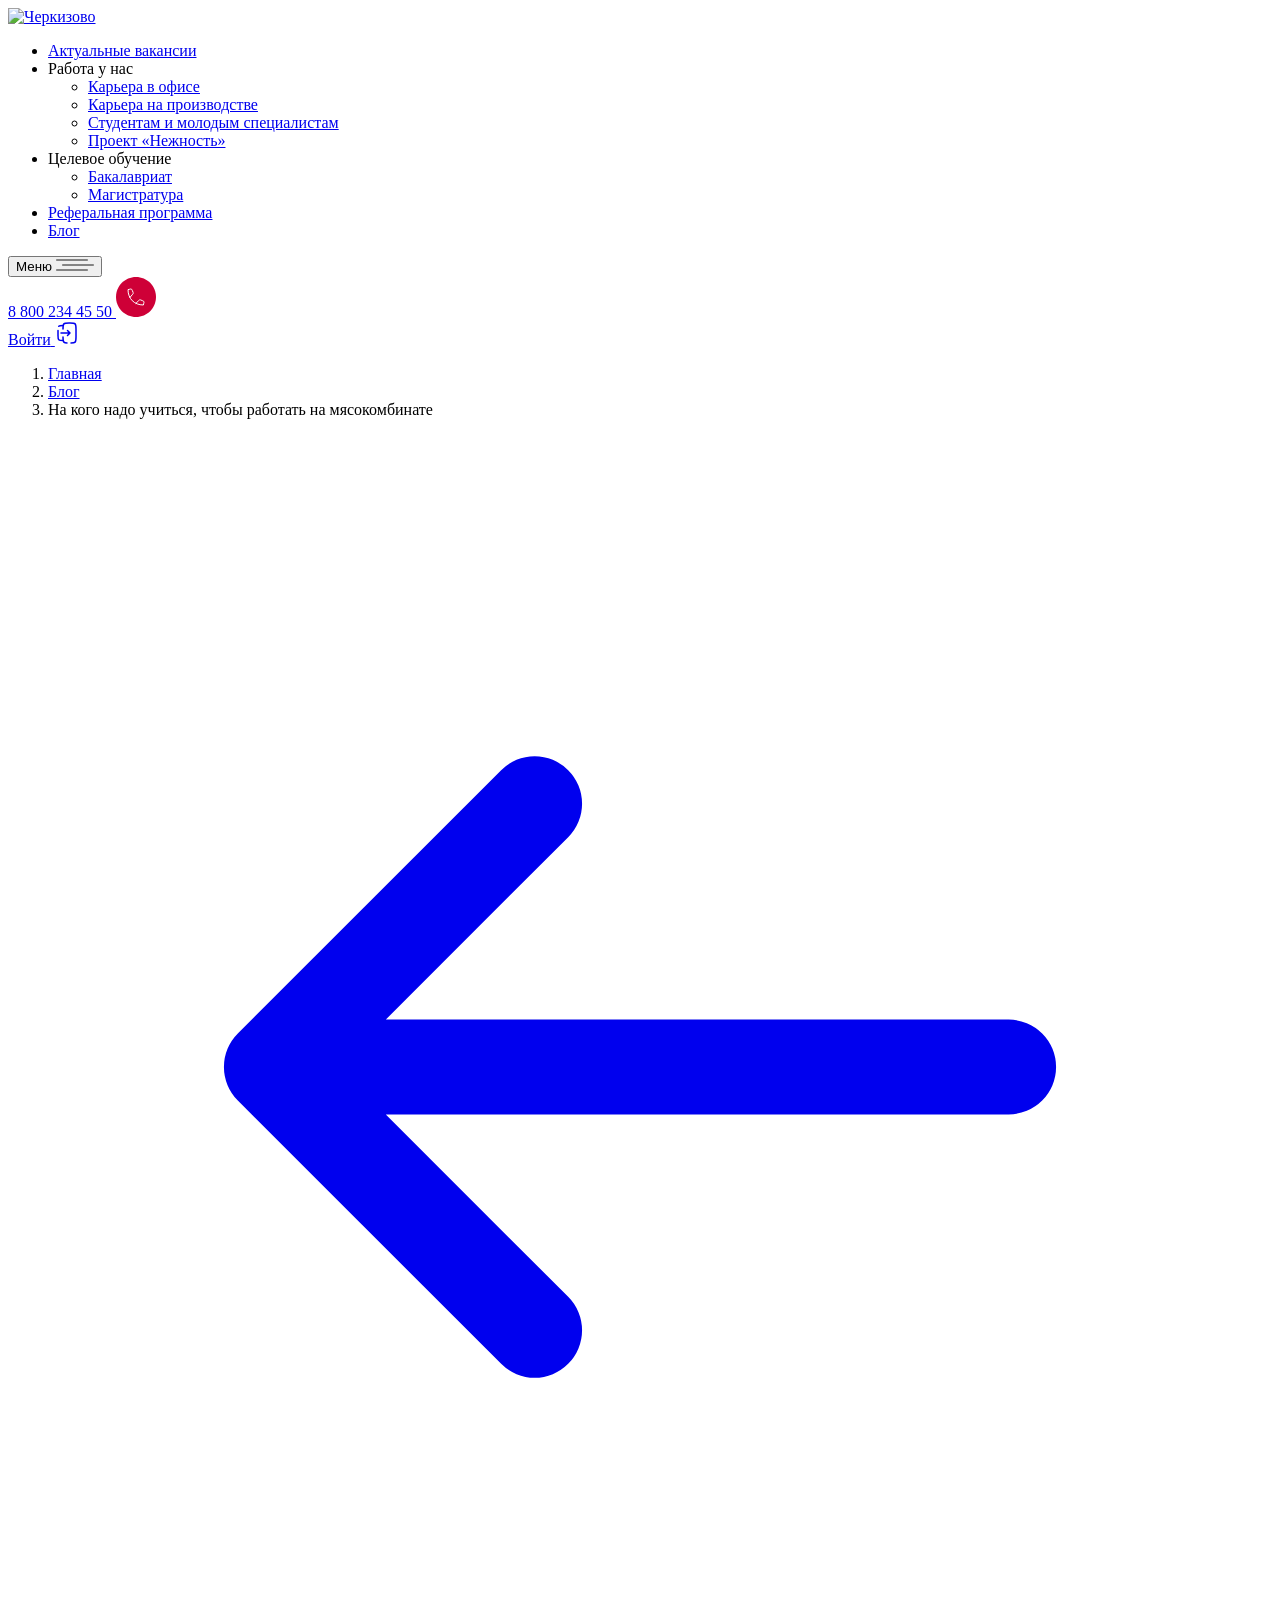
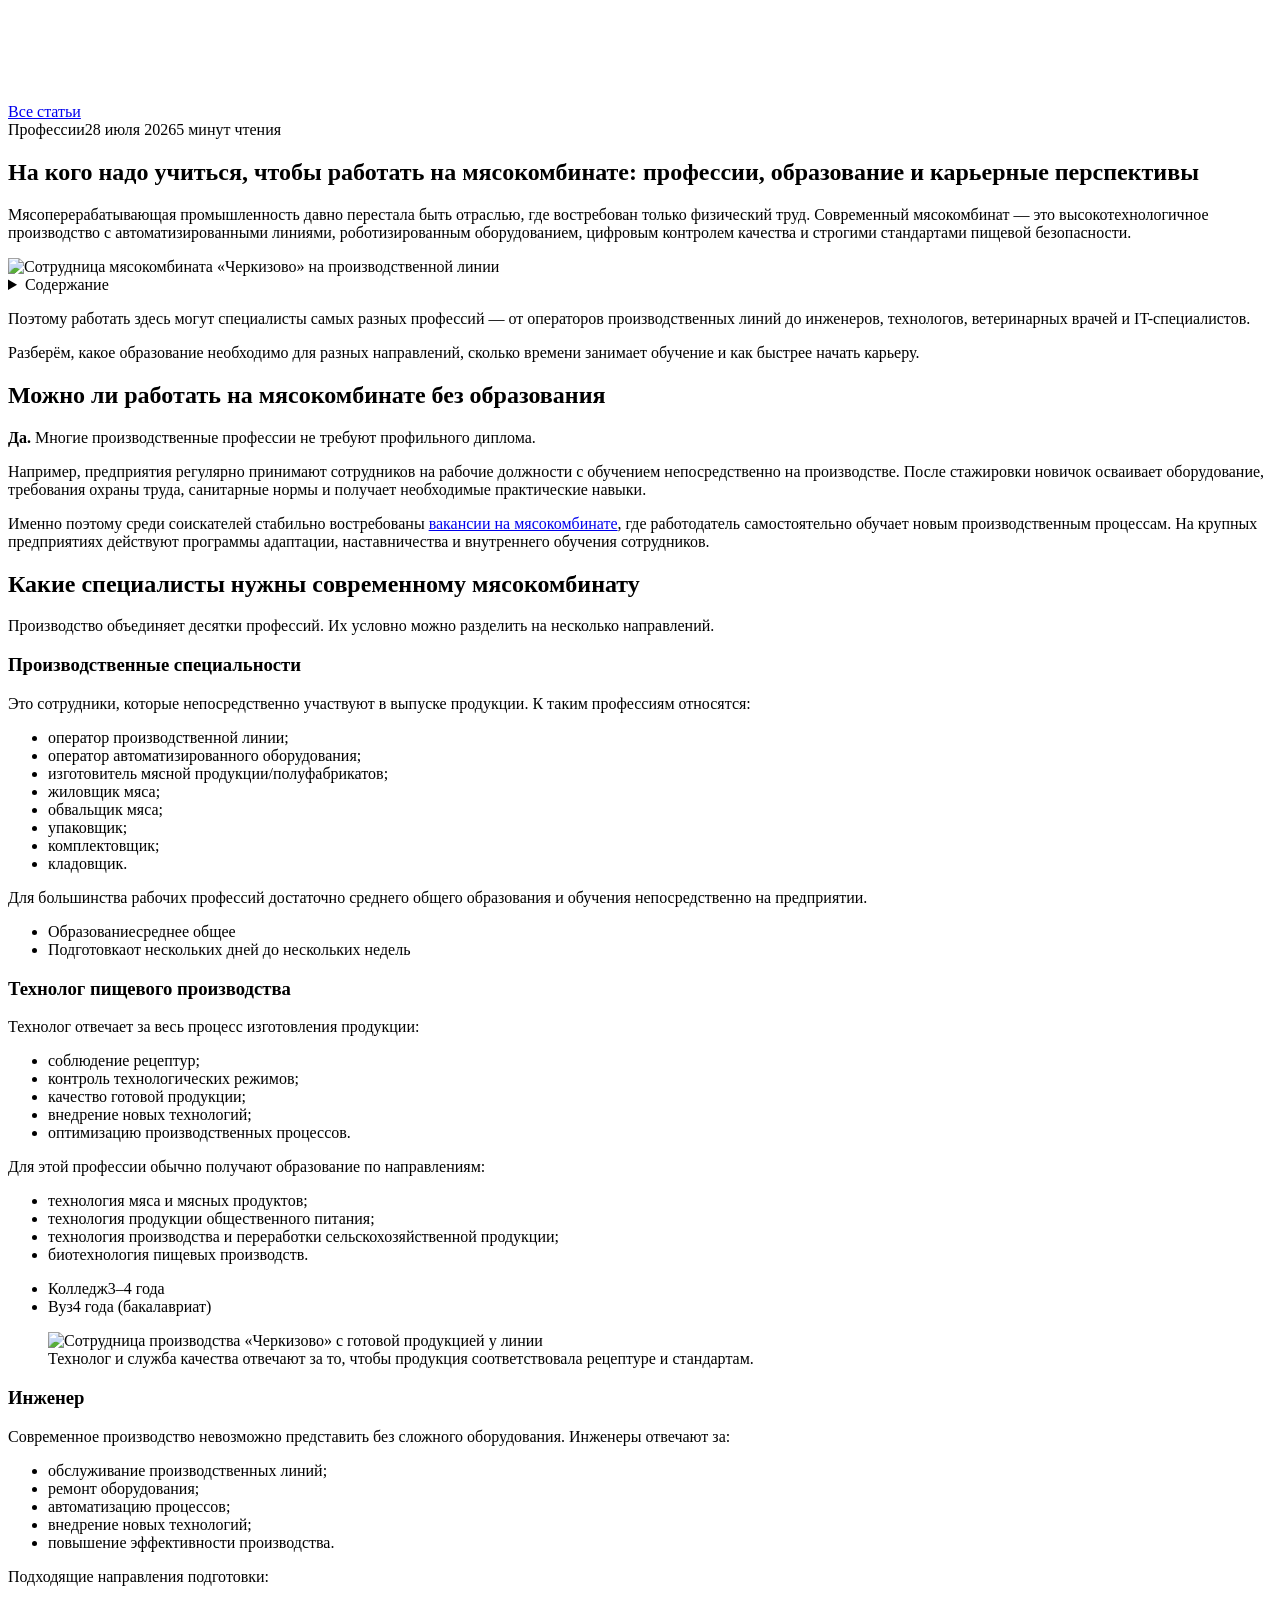
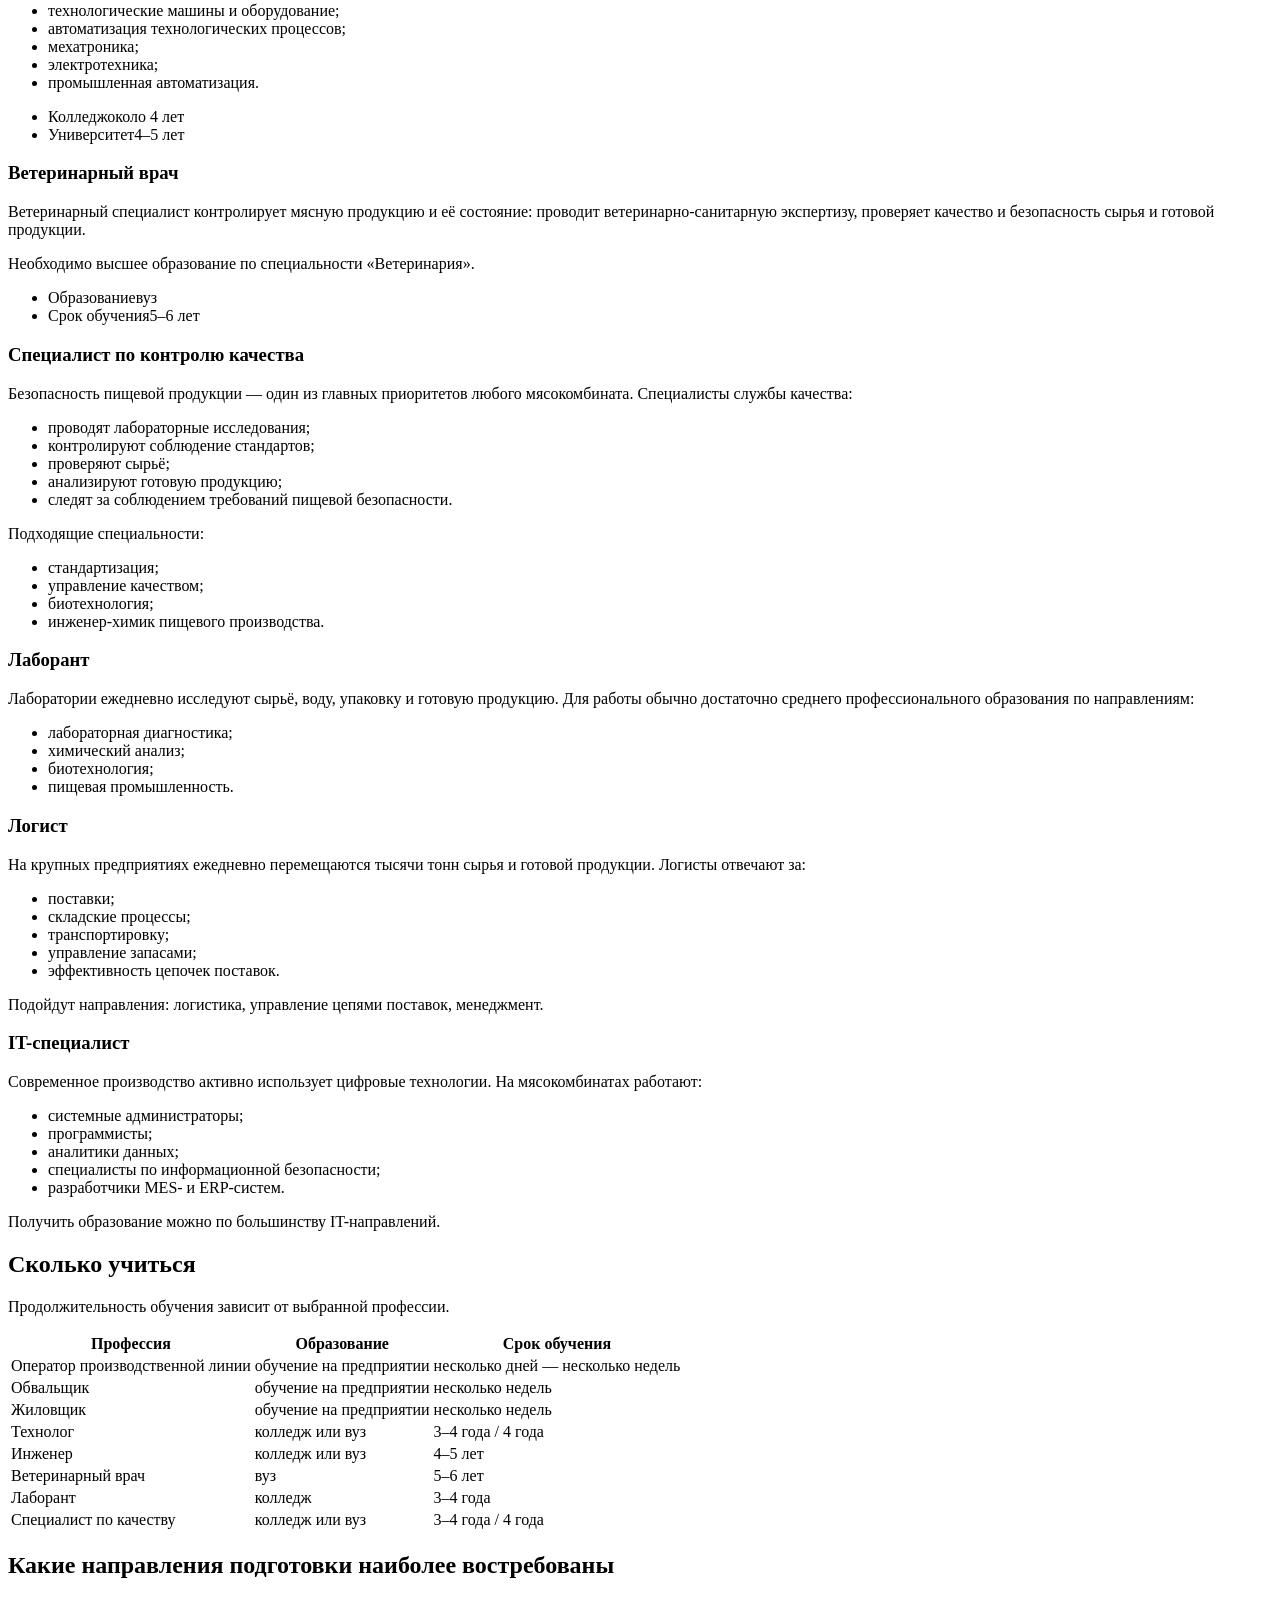
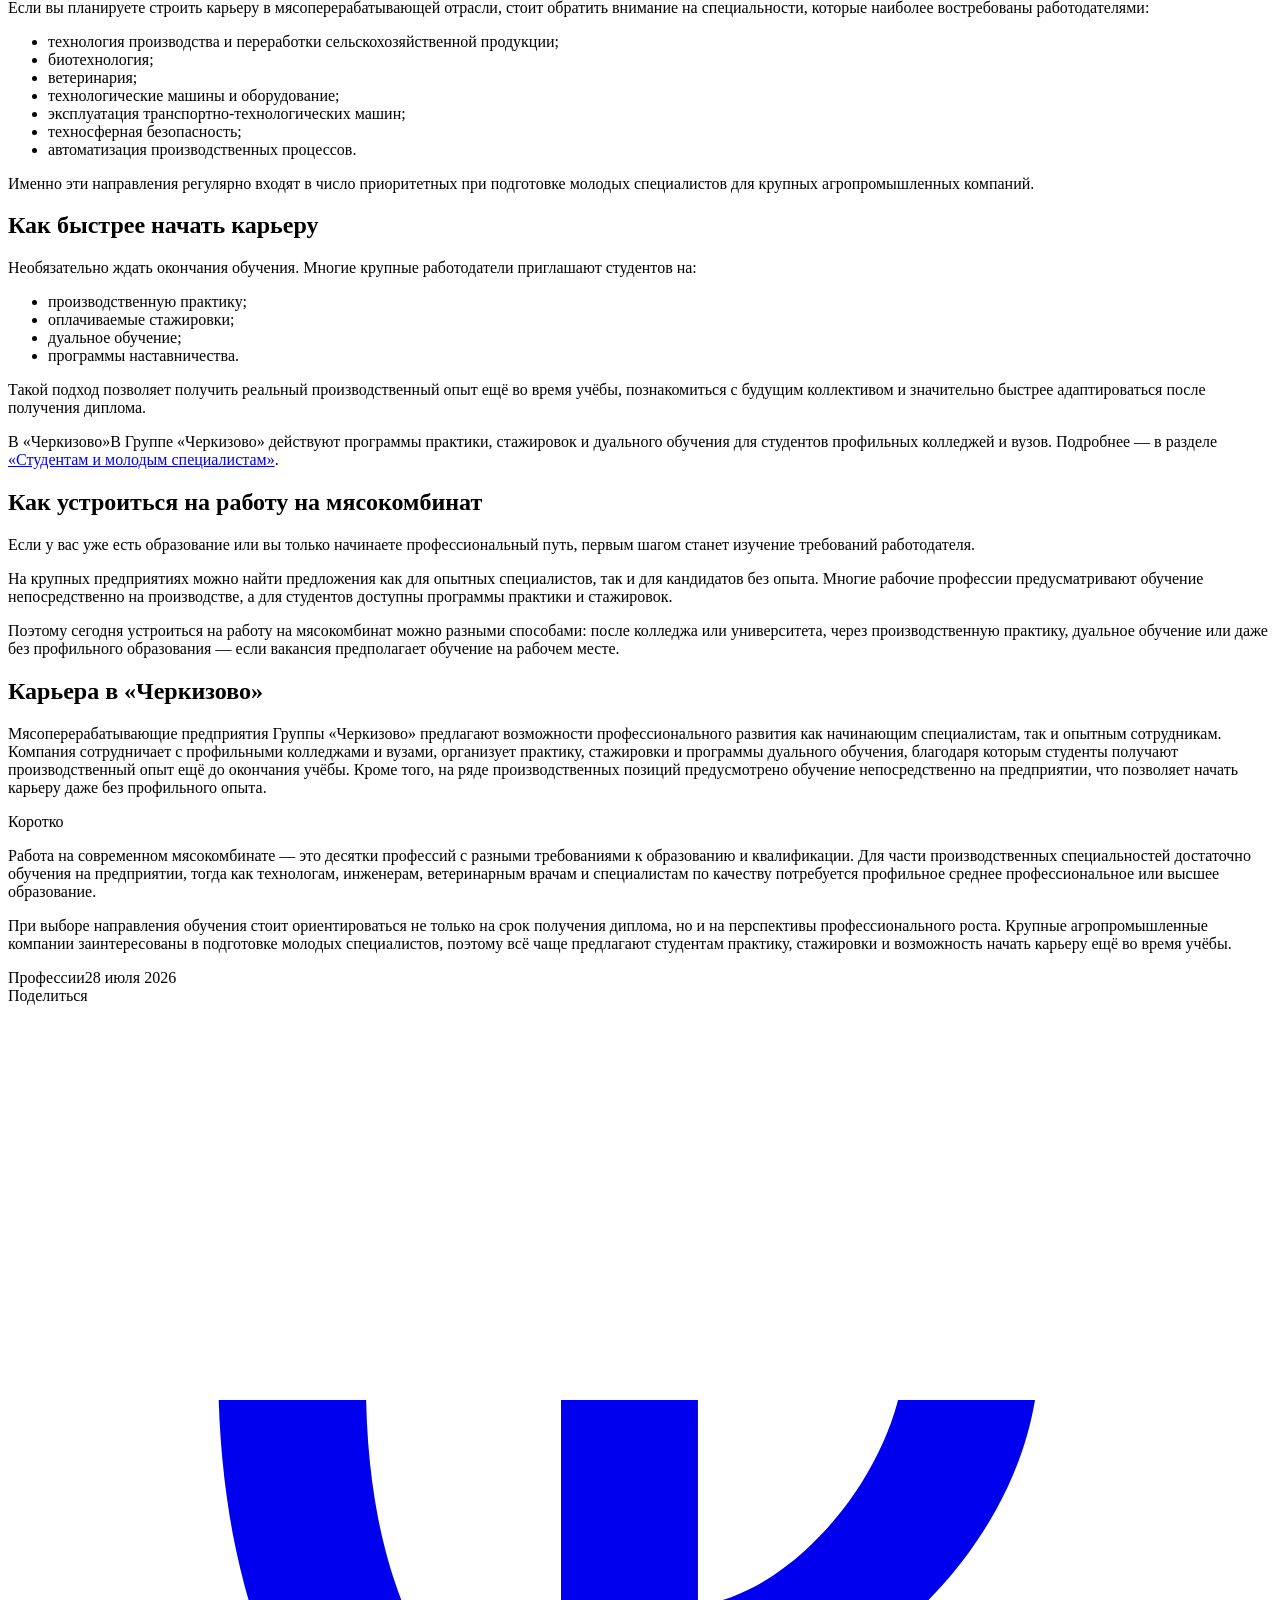
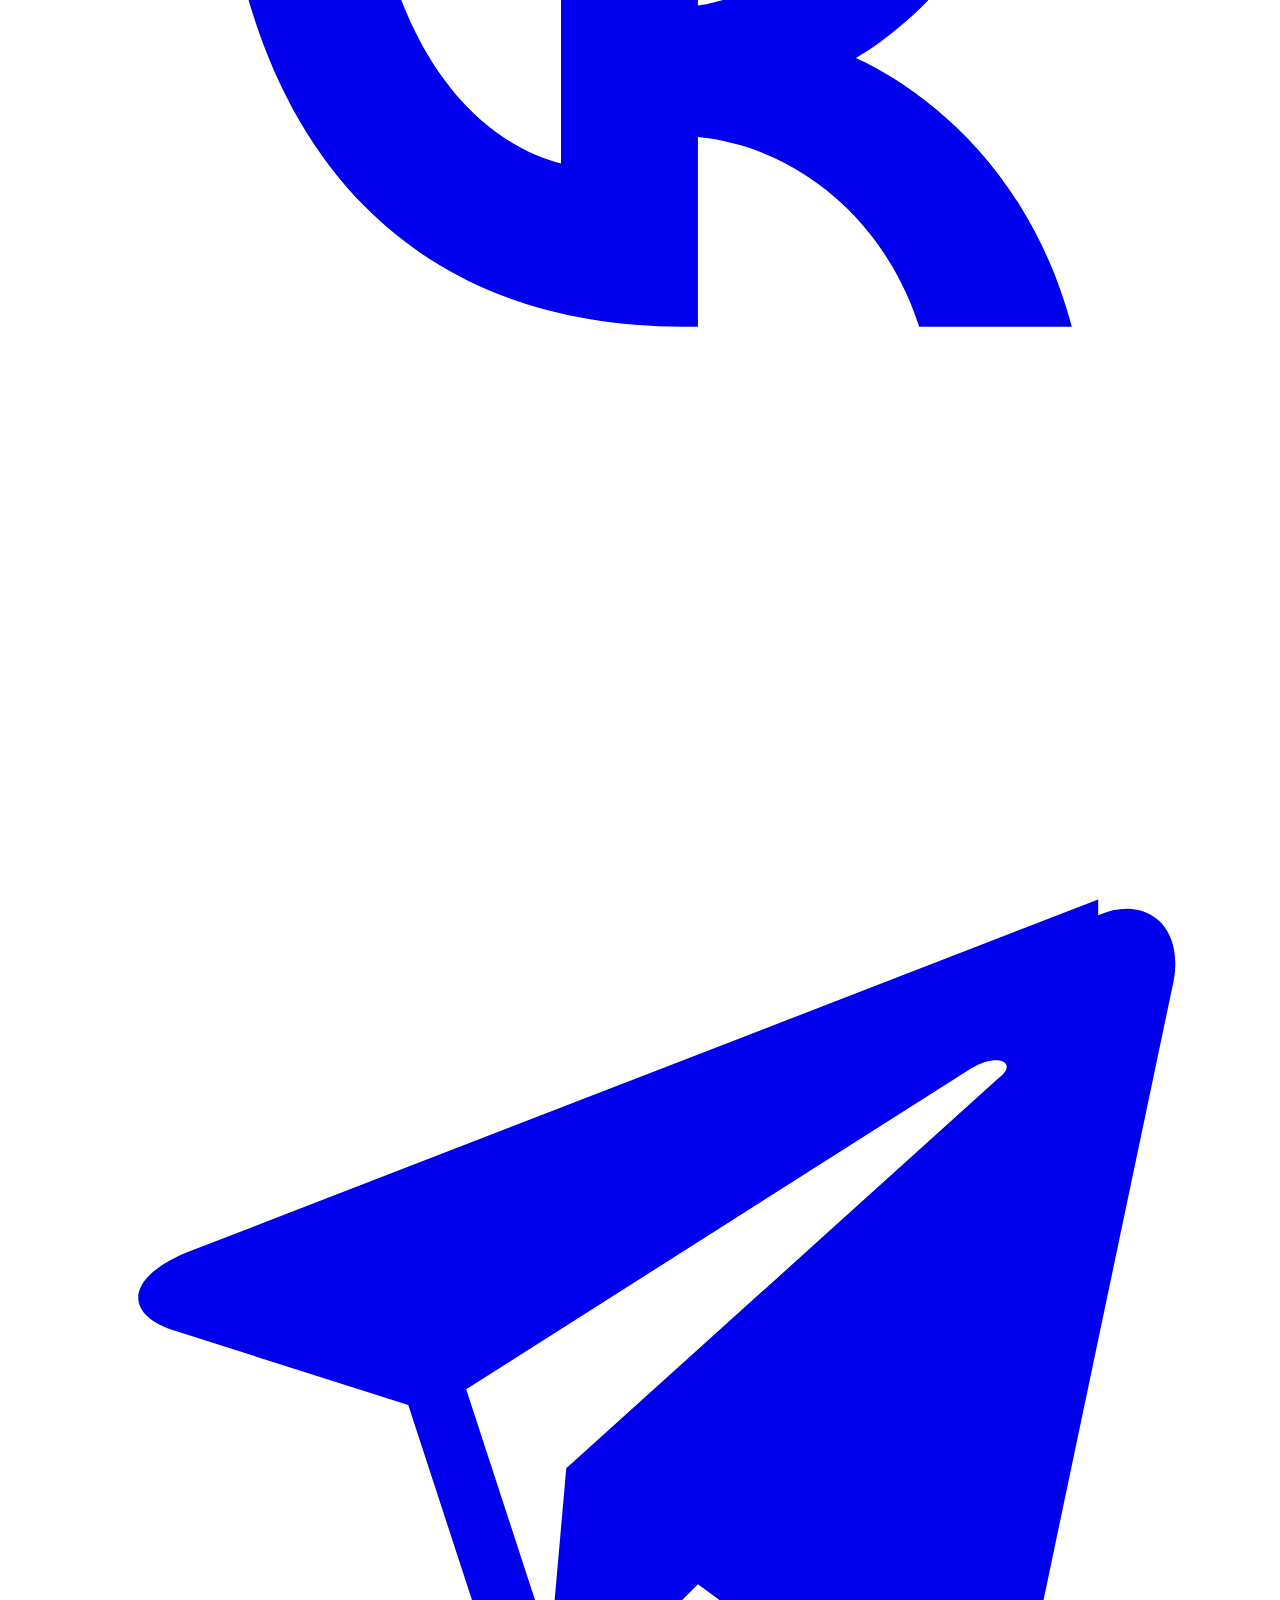
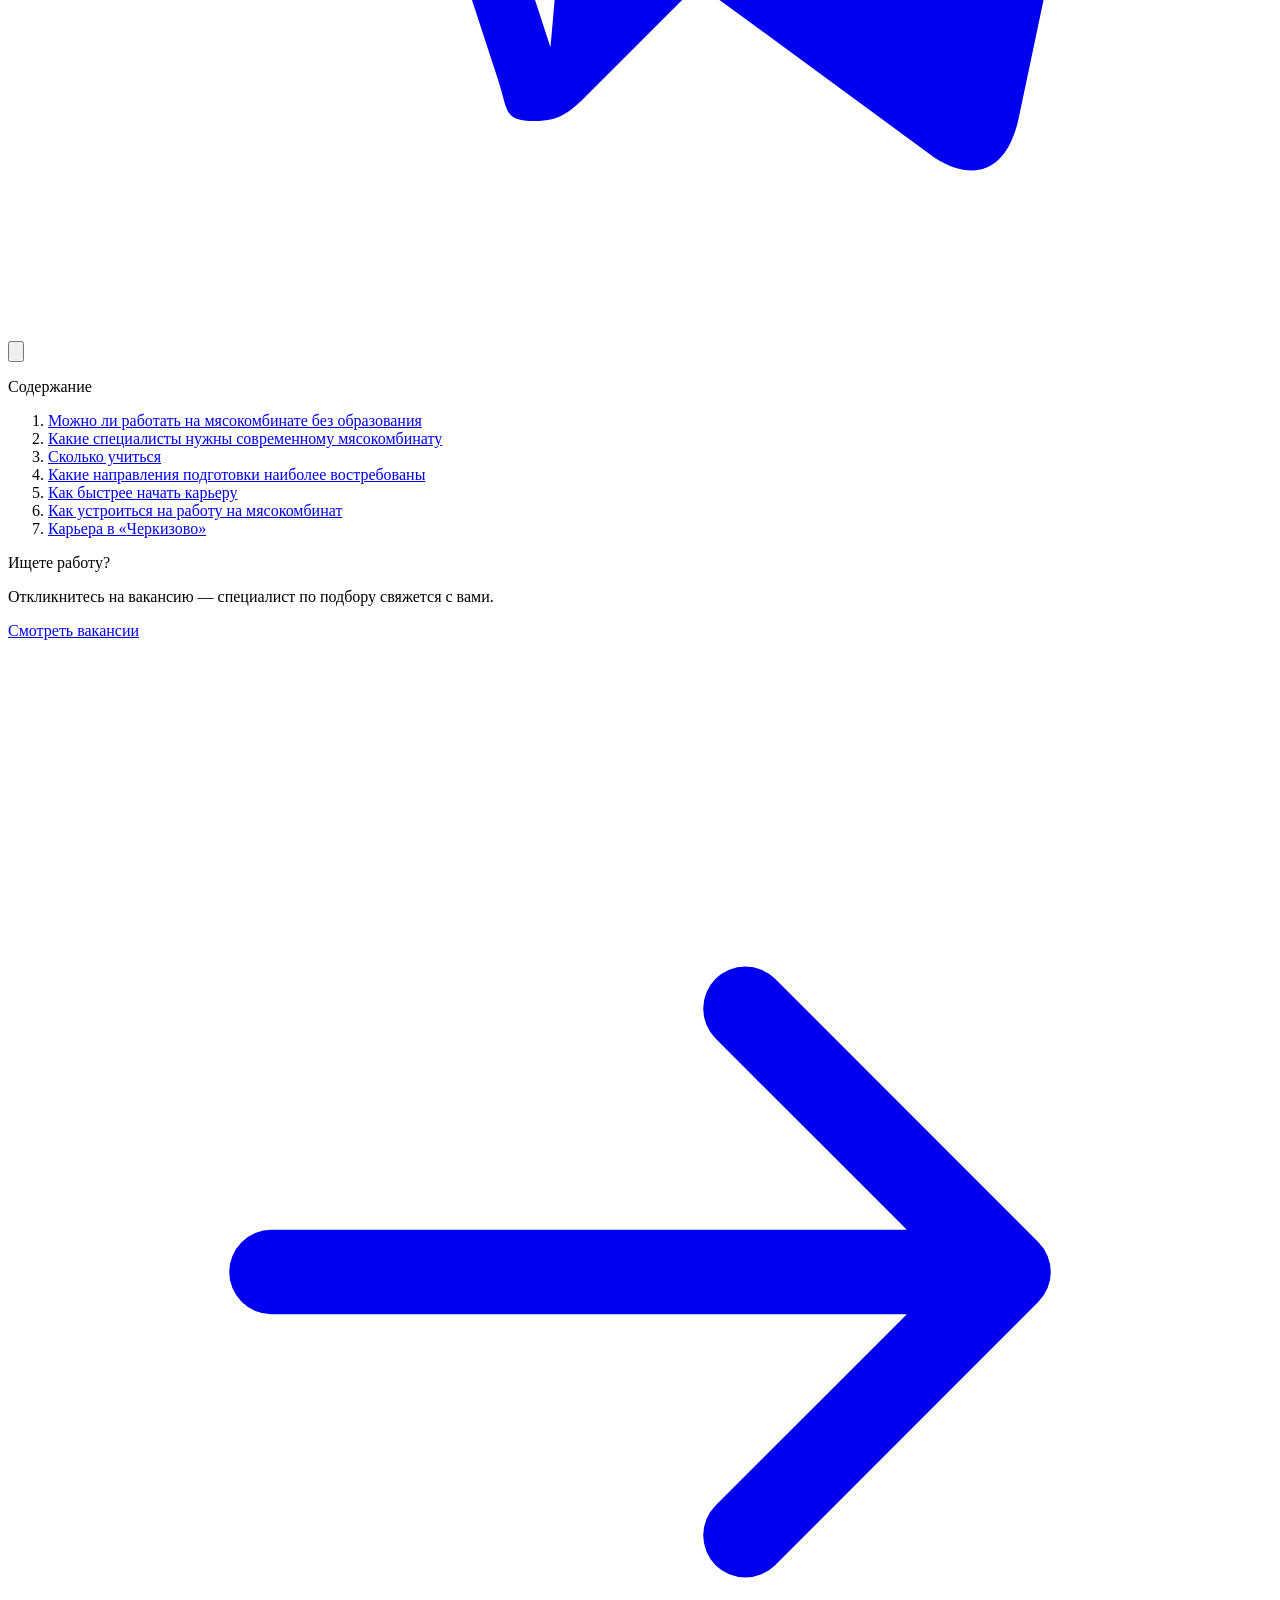
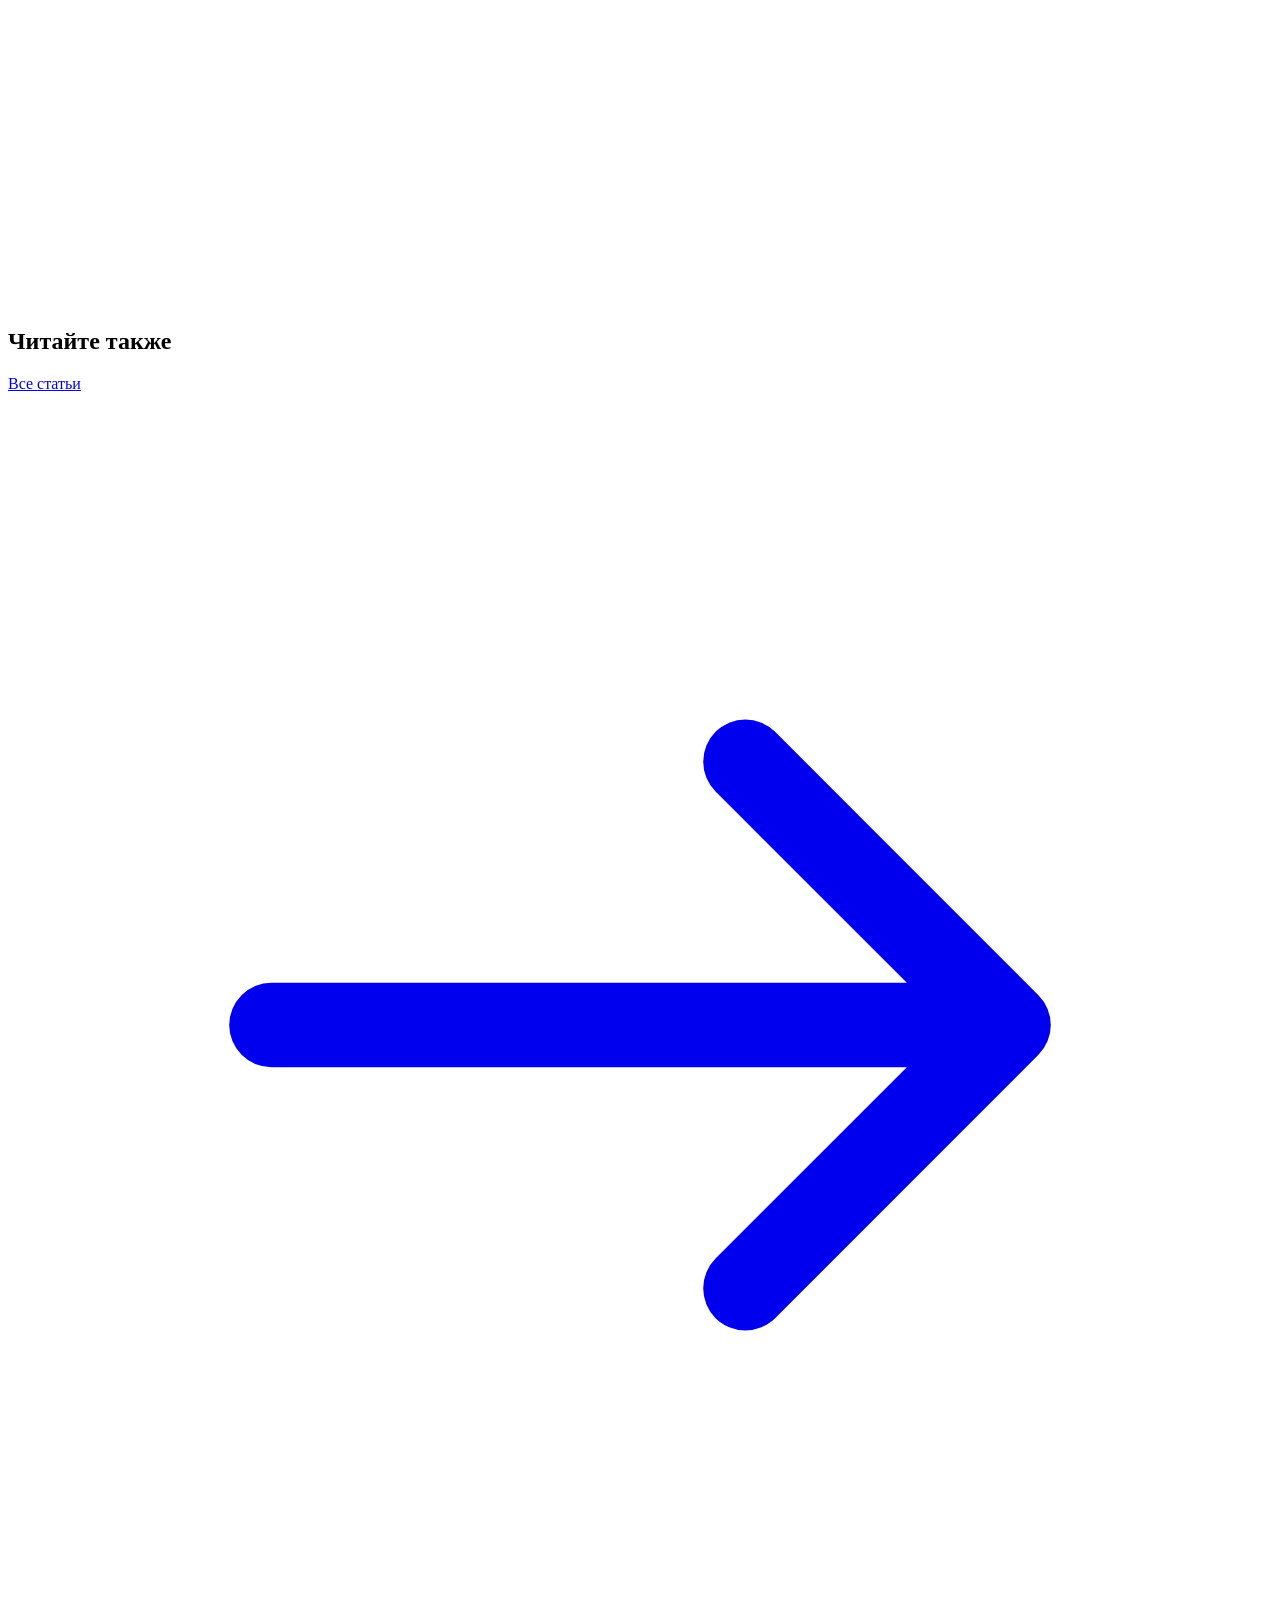
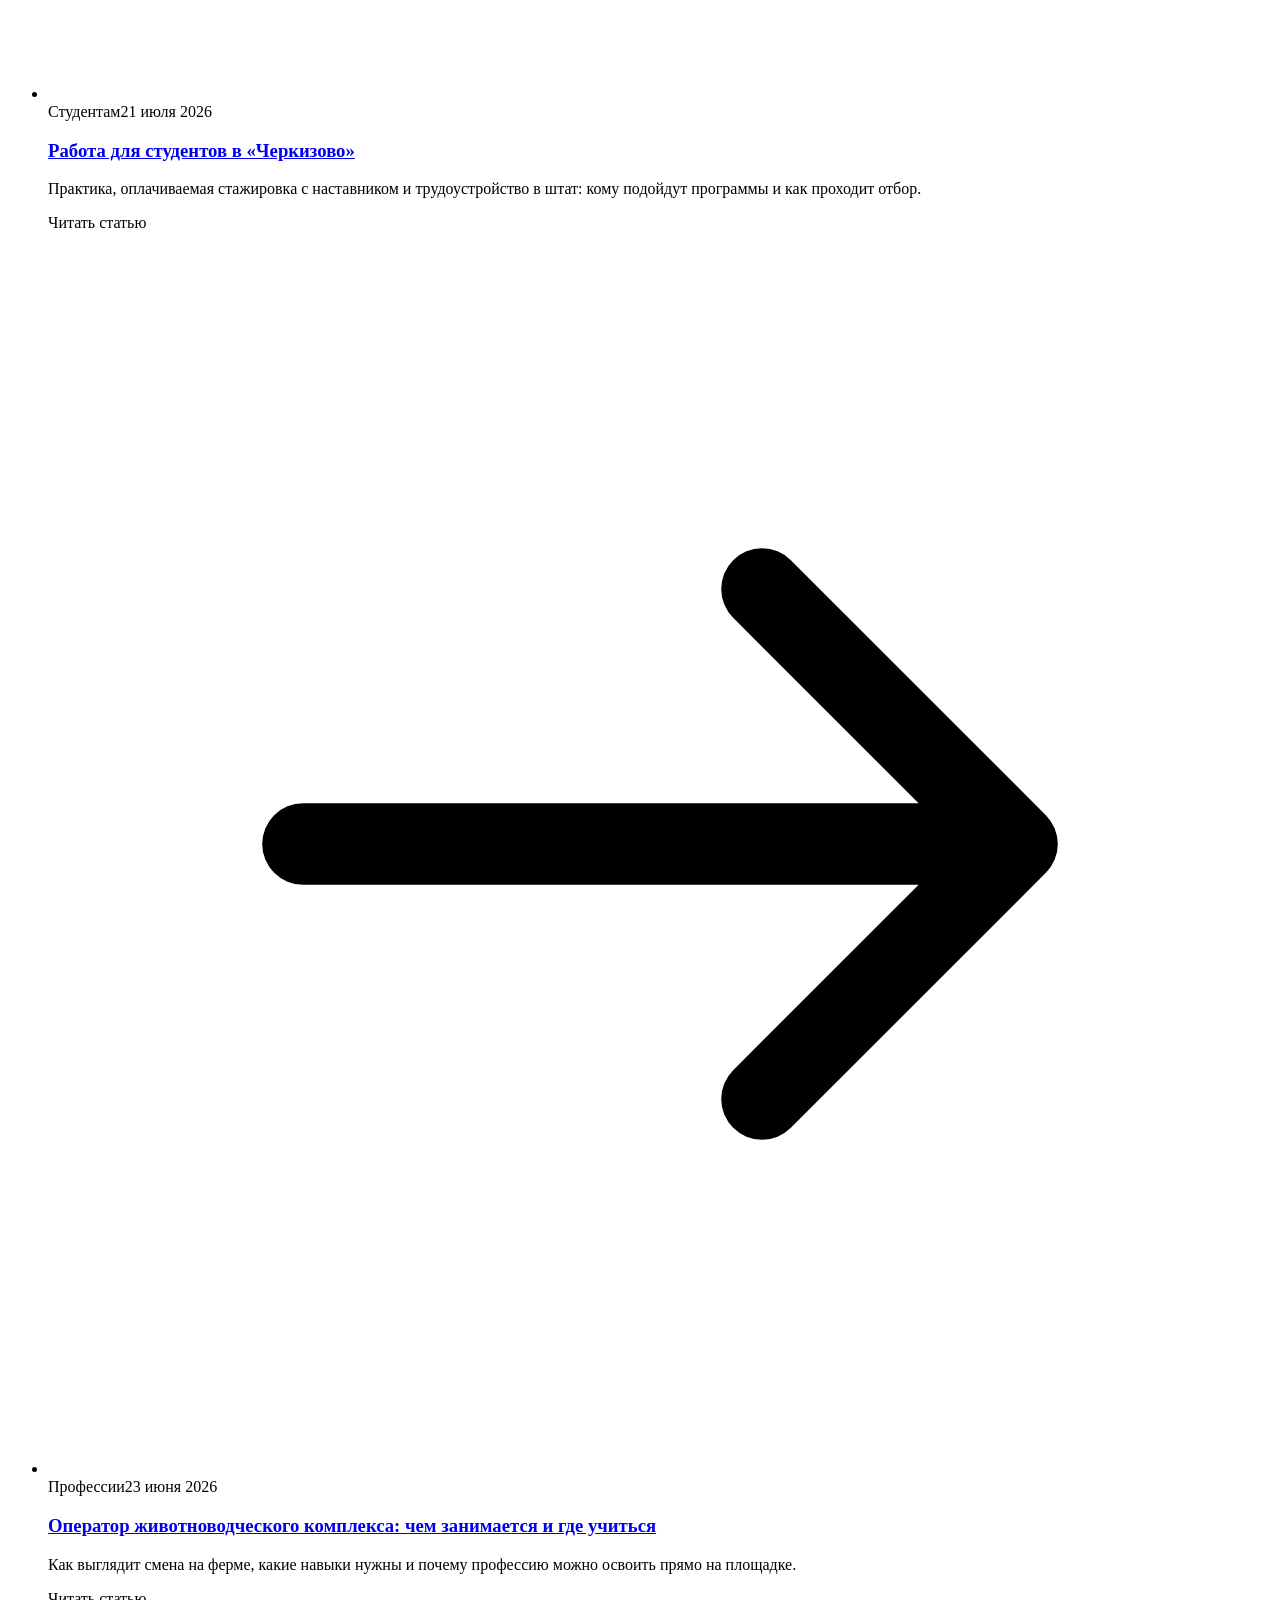
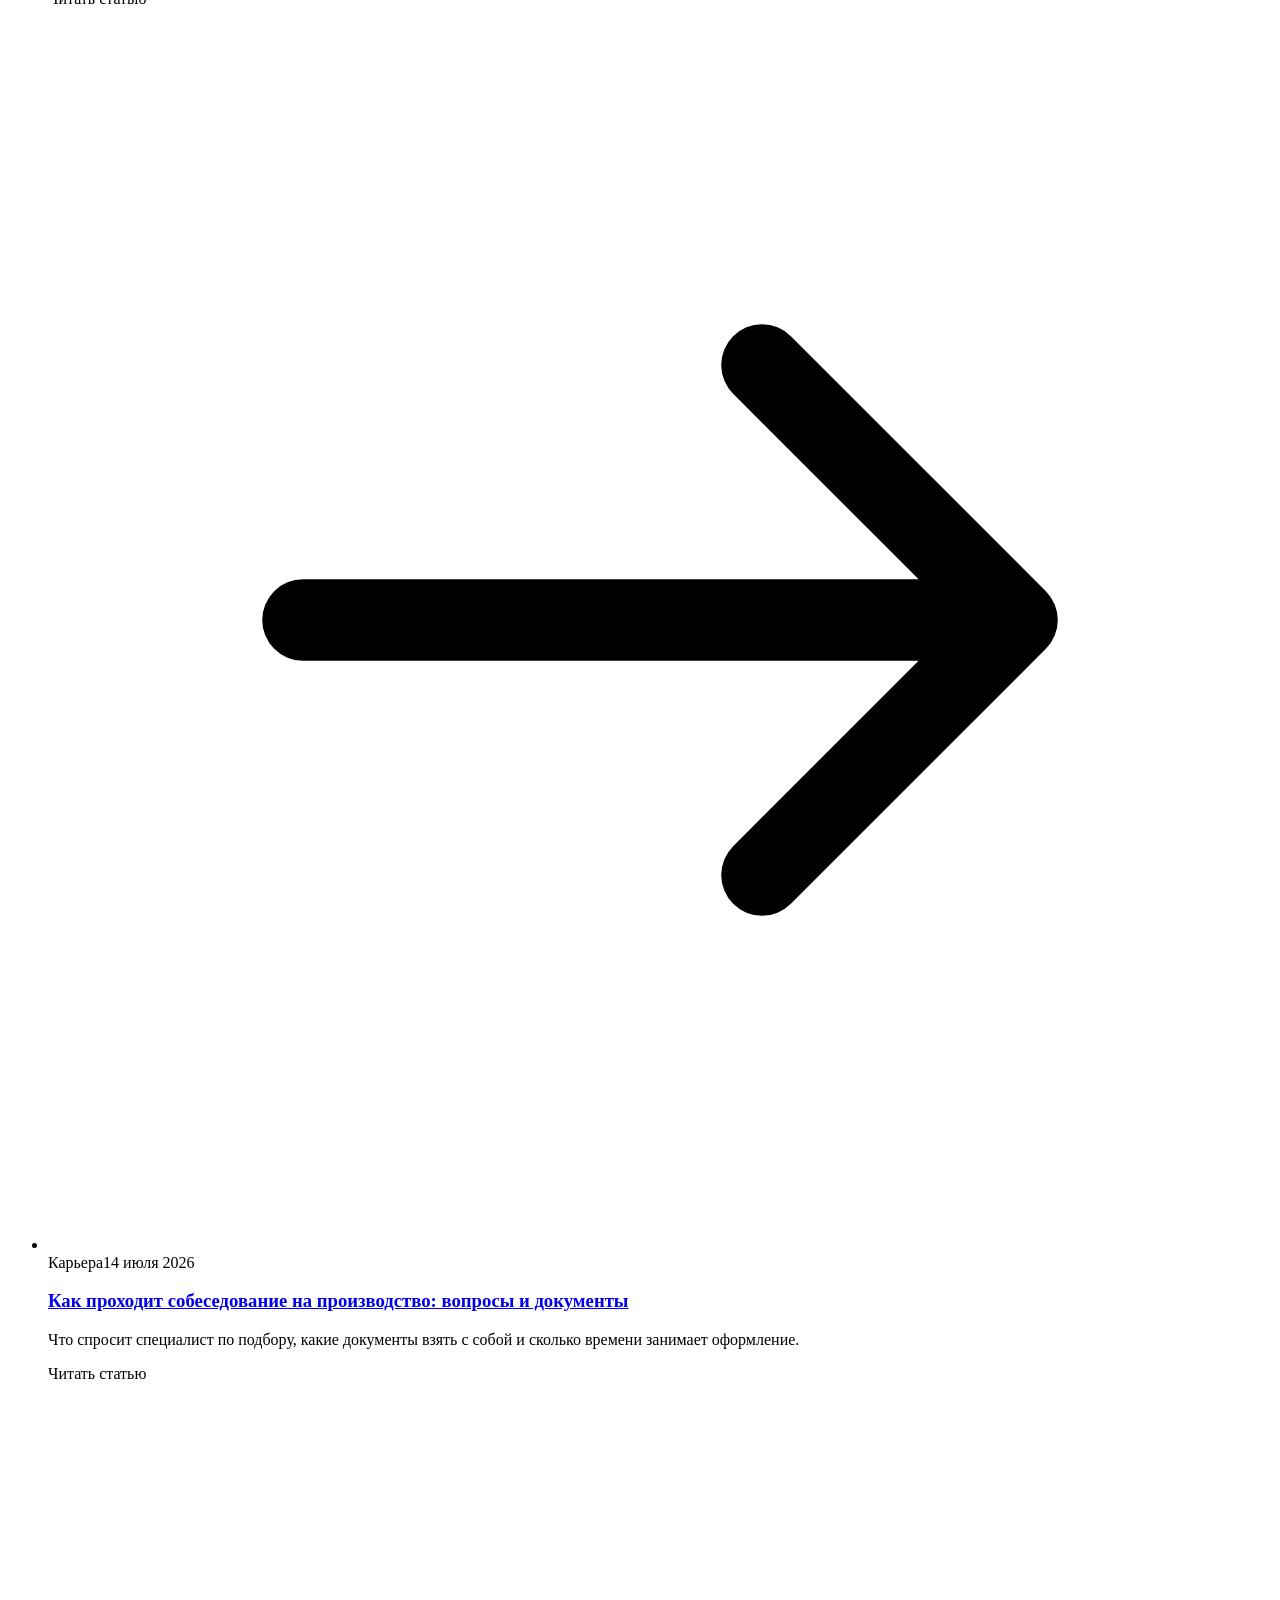
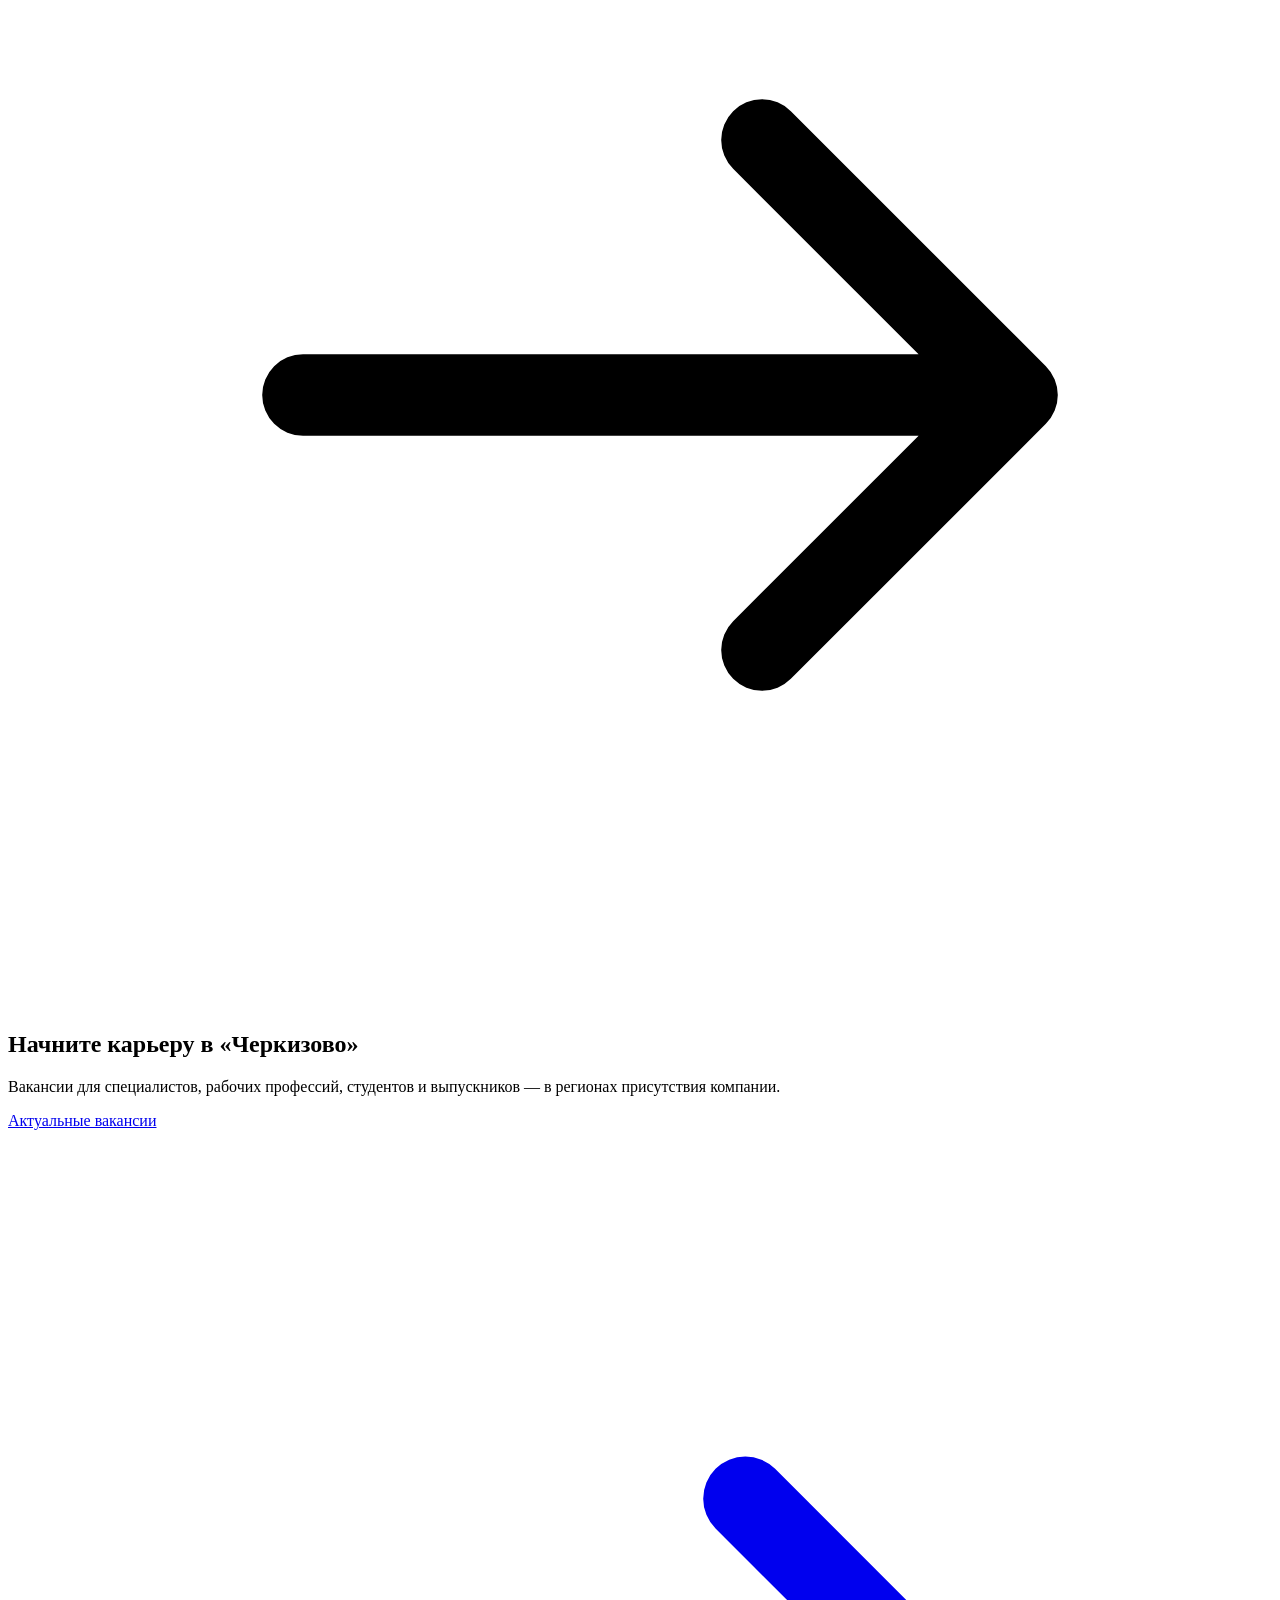
==== article-na-kogo-uchitsya.html @ d9774025 "Add files via upload" ====
<!DOCTYPE html>
<html lang="ru">
<head>
<meta charset="UTF-8">
<meta name="viewport" content="width=device-width, initial-scale=1.0, minimum-scale=1.0, maximum-scale=1.0, user-scalable=no">
<title>На кого надо учиться, чтобы работать на мясокомбинате: профессии, образование и карьерные перспективы</title>
<meta name="description" content="Какие профессии востребованы на мясокомбинате, какое образование нужно технологу, инженеру, ветврачу и лаборанту, сколько учиться и как начать карьеру без опыта.">
<link rel="canonical" href="https://vacancies.cherkizovo.com/blog/article-na-kogo-uchitsya">
<meta property="og:title" content="На кого надо учиться, чтобы работать на мясокомбинате: профессии, образование и карьерные перспективы">
<meta property="og:description" content="Какие профессии востребованы на мясокомбинате, какое образование нужно технологу, инженеру, ветврачу и лаборанту, сколько учиться и как начать карьеру без опыта.">
<meta property="og:type" content="article">
<meta property="og:url" content="https://vacancies.cherkizovo.com/blog/article-na-kogo-uchitsya">
<meta property="og:site_name" content="vacancies.cherkizovo.com">
<link rel="icon" type="image/svg+xml" href="https://vacancies.cherkizovo.com/themes/cherkizovo/assets/favicon.svg">
<link rel="icon" type="image/png" href="https://vacancies.cherkizovo.com/themes/cherkizovo/assets/favicon.png">

<!-- стили сайта (как на vacancies.cherkizovo.com) -->
<link rel="stylesheet" href="css/vendor.css">
<link rel="stylesheet" href="css/app.css">
<!-- стили блога -->
<link rel="stylesheet" href="css/blog.css">
<!-- только для локального просмотра макета, на сайте не подключать -->
<link rel="stylesheet" href="css/preview.css">
</head>
<body class="theme theme-main">

<header class="header__outer" data-fixed="">
  <div class="header js-header">
    <div class="container">
      <div class="header__inner">
        <div class="header__logo-wrapper">
          
<a href="https://vacancies.cherkizovo.com/" class=" logo">
  <img src="img/logo.svg" alt="Черкизово" class="logo__image">
</a>
        </div>
        <nav class="header__navigation">
          <ul class="header-navigation">
                                        <li class="header-navigation__item">
                <a href="https://vacancies.cherkizovo.com/vacancies" class="header-navigation__link ">
                  Актуальные вакансии
                </a>
              </li>
                                                      <li class="header-navigation__item">
                <span class="header-navigation__link header-navigation__dropdown-trigger ">Работа у нас</span>
                <div class="dropdown-content header-navigation__dropdown-content">
                  <ul class="header-navigation__subnavigation">
                                          <li class="header-navigation__subitem">
                        <a href="https://vacancies.cherkizovo.com/advantage" class="header-navigation__sublink ">Карьера в офисе</a>
                      </li>
                                          <li class="header-navigation__subitem">
                        <a href="https://vacancies.cherkizovo.com/advantage-workers" class="header-navigation__sublink ">Карьера на производстве</a>
                      </li>
                                          <li class="header-navigation__subitem">
                        <a href="https://vacancies.cherkizovo.com/education" class="header-navigation__sublink ">Студентам и молодым специалистам</a>
                      </li>
                                          <li class="header-navigation__subitem">
                        <a href="https://vacancies.cherkizovo.com/softness" class="header-navigation__sublink ">Проект «Нежность»</a>
                      </li>
                                      </ul>
                </div>
              </li>
                                                      <li class="header-navigation__item">
                <span class="header-navigation__link header-navigation__dropdown-trigger ">Целевое обучение</span>
                <div class="dropdown-content header-navigation__dropdown-content">
                  <ul class="header-navigation__subnavigation">
                                          <li class="header-navigation__subitem">
                        <a href="https://vacancies.cherkizovo.com/targeted-baccalaureate" class="header-navigation__sublink ">Бакалавриат</a>
                      </li>
                                          <li class="header-navigation__subitem">
                        <a href="https://vacancies.cherkizovo.com/targeted-magistrate" class="header-navigation__sublink ">Магистратура</a>
                      </li>
                                      </ul>
                </div>
              </li>
                                                      <li class="header-navigation__item">
                <a href="https://vacancies.cherkizovo.com/referral" class="header-navigation__link ">
                  Реферальная программа
                </a>
              </li>
                                      <li class="header-navigation__item">
                <a href="blog.html" class="header-navigation__link active">
                  Блог
                </a>
              </li>
          </ul>
        </nav>
                <div class="header__menu-button">
          <button class="header-menu-button" data-modal-target="menu-modal">
            <span class="header-menu-button__text">Меню</span>
            <svg width="38" height="12" viewBox="0 0 38 12" fill="none" xmlns="http://www.w3.org/2000/svg">
              <rect x="0.25" y="0.75" width="31.5" height="0.5" rx="0.25" stroke="currentColor" stroke-width="0.5"></rect>
              <rect x="6.25" y="5.75" width="31.5" height="0.5" rx="0.25" stroke="currentColor" stroke-width="0.5"></rect>
              <rect x="0.25" y="10.75" width="31.5" height="0.5" rx="0.25" stroke="currentColor" stroke-width="0.5"></rect>
            </svg>
          </button>
        </div>
                <div class="header__group">
          <a href="tel:88002344550" class="header-phone">
            <span class="header-phone__number">8 800 234 45 50</span>
            <svg class="header-phone__icon" width="40" height="40" viewBox="0 0 40 40" fill="none" xmlns="http://www.w3.org/2000/svg">
              <path d="M0 20C0 8.95431 8.95431 0 20 0C31.0457 0 40 8.95431 40 20C40 31.0457 31.0457 40 20 40C8.95431 40 0 31.0457 0 20Z" fill="#CE0037"></path>
              <path d="M13.9105 20.5299L16.6542 17.2432C16.9323 16.8856 17.0713 16.7068 17.1442 16.5063C17.2087 16.3289 17.2353 16.14 17.2225 15.9516C17.208 15.7388 17.1239 15.5285 16.9557 15.1079L16.314 13.5037C16.065 12.8813 15.9405 12.5701 15.7258 12.3661C15.5366 12.1864 15.2994 12.0651 15.0429 12.017C14.7518 11.9623 14.4267 12.0436 13.7763 12.2062L12 12.6503C12 21.6795 18.3202 28 27.3497 28L27.7936 26.2234C27.9562 25.5731 28.0375 25.2479 27.9828 24.9569C27.9346 24.7004 27.8134 24.4632 27.6337 24.274C27.4297 24.0593 27.1185 23.9348 26.4961 23.6858L25.0645 23.1132C24.5847 22.9212 24.3448 22.8253 24.1056 22.8179C23.8941 22.8114 23.6842 22.8545 23.4924 22.9438C23.2754 23.0448 23.0928 23.2275 22.7274 23.5929L19.9406 26.3358" stroke="white" stroke-linecap="round" stroke-linejoin="round"></path>
            </svg>
          </a>
                              <div class="header__login">
            <a class="header-login" href="https://vacancies.cherkizovo.com/">
              <span class="header-login__text">Войти</span>
              <i class="svg-icon svg-icon-login header-login__icon"><svg width="24px" height="24px" viewBox="0 0 24 24" fill="none" xmlns="http://www.w3.org/2000/svg">
<path d="M8 16C8 18.8284 8 20.2426 8.87868 21.1213C9.51998 21.7626 10.4466 21.9359 12 21.9827M8 8C8 5.17157 8 3.75736 8.87868 2.87868C9.75736 2 11.1716 2 14 2H15C17.8284 2 19.2426 2 20.1213 2.87868C21 3.75736 21 5.17157 21 8V10V14V16C21 18.8284 21 20.2426 20.1213 21.1213C19.3529 21.8897 18.175 21.9862 16 21.9983" stroke="currentColor" stroke-width="1.5" stroke-linecap="round"></path>
<path d="M3 9.5V14.5C3 16.857 3 18.0355 3.73223 18.7678C4.46447 19.5 5.64298 19.5 8 19.5M3.73223 5.23223C4.46447 4.5 5.64298 4.5 8 4.5" stroke="currentColor" stroke-width="1.5" stroke-linecap="round"></path>
<path d="M6 12L15 12M15 12L12.5 14.5M15 12L12.5 9.5" stroke="currentColor" stroke-width="1.5" stroke-linecap="round" stroke-linejoin="round"></path>
</svg></i>            </a>
          </div>
                            </div>
      </div>
    </div>
  </div>
</header>

<main class="main">

<div class="blog">
<section class="container">
  <nav aria-label="Хлебные крошки"><ol class="blog-crumbs"><li><a href="https://vacancies.cherkizovo.com/">Главная</a></li><li><a href="blog.html">Блог</a></li><li><span aria-current="page">На кого надо учиться, чтобы работать на мясокомбинате</span></li></ol></nav>
</section>

<section class="container">
  <div class="banner blog-banner">
    <div class="banner__content">
      <a href="blog.html" class="blog-back" onclick="if (document.referrer.indexOf(location.host) !== -1 && history.length > 1) { history.back(); return false; }"><span><svg viewBox="0 0 24 24" fill="none" aria-hidden="true"><path d="M19 12H5m0 0 5-5m-5 5 5 5" stroke="currentColor" stroke-width="1.8" stroke-linecap="round" stroke-linejoin="round"/></svg></span>Все статьи</a>
      <div class="blog-banner__meta"><span class="blog-tag">Профессии</span><time datetime="2026-07-28">28 июля 2026</time><span>5 минут чтения</span></div>
      <h1 class="banner__title blog-title-article">На кого надо учиться, чтобы работать на мясокомбинате: профессии, образование и карьерные перспективы</h1>
      <p class="blog-banner__lead">Мясоперерабатывающая промышленность давно перестала быть отраслью, где востребован только физический труд. Современный мясокомбинат — это высокотехнологичное производство с автоматизированными линиями, роботизированным оборудованием, цифровым контролем качества и строгими стандартами пищевой безопасности.</p>
    </div>
    <div class="banner__image">
      <img class="blog-banner__photo" src="img/professii-cover.jpg" alt="Сотрудница мясокомбината «Черкизово» на производственной линии">
    </div>
  </div>
</section>

<section class="container">
  <div class="blog-layout">
    <article class="blog-article">
      <details class="blog-toc-mobile">
        <summary>Содержание</summary>
        <nav class="blog-toc"><ol><li><a href="#s1">Можно ли работать на мясокомбинате без образования</a></li><li><a href="#s2">Какие специалисты нужны современному мясокомбинату</a></li><li><a href="#s3">Сколько учиться</a></li><li><a href="#s4">Какие направления подготовки наиболее востребованы</a></li><li><a href="#s5">Как быстрее начать карьеру</a></li><li><a href="#s6">Как устроиться на работу на мясокомбинат</a></li><li><a href="#s7">Карьера в «Черкизово»</a></li></ol></nav>
      </details>
      <div class="blog-content">

<p>Поэтому работать здесь могут специалисты самых разных профессий — от операторов производственных линий до инженеров, технологов, ветеринарных врачей и IT-специалистов.</p>
<p>Разберём, какое образование необходимо для разных направлений, сколько времени занимает обучение и как быстрее начать карьеру.</p>

<h2 id="s1">Можно ли работать на мясокомбинате без образования</h2>
<p><strong>Да.</strong> Многие производственные профессии не требуют профильного диплома.</p>
<p>Например, предприятия регулярно принимают сотрудников на рабочие должности с обучением непосредственно на производстве. После стажировки новичок осваивает оборудование, требования охраны труда, санитарные нормы и получает необходимые практические навыки.</p>
<p>Именно поэтому среди соискателей стабильно востребованы <a href="https://vacancies.cherkizovo.com/vacancies">вакансии на мясокомбинате</a>, где работодатель самостоятельно обучает новым производственным процессам. На крупных предприятиях действуют программы адаптации, наставничества и внутреннего обучения сотрудников.</p>

<h2 id="s2">Какие специалисты нужны современному мясокомбинату</h2>
<p>Производство объединяет десятки профессий. Их условно можно разделить на несколько направлений.</p>

<h3>Производственные специальности</h3>
<p>Это сотрудники, которые непосредственно участвуют в выпуске продукции. К таким профессиям относятся:</p>
<ul><li>оператор производственной линии;</li><li>оператор автоматизированного оборудования;</li><li>изготовитель мясной продукции/полуфабрикатов;</li><li>жиловщик мяса;</li><li>обвальщик мяса;</li><li>упаковщик;</li><li>комплектовщик;</li><li>кладовщик.</li></ul>
<p>Для большинства рабочих профессий достаточно среднего общего образования и обучения непосредственно на предприятии.</p>
<ul class="blog-facts"><li><span>Образование</span>среднее общее</li><li><span>Подготовка</span>от нескольких дней до нескольких недель</li></ul>

<h3>Технолог пищевого производства</h3>
<p>Технолог отвечает за весь процесс изготовления продукции:</p>
<ul><li>соблюдение рецептур;</li><li>контроль технологических режимов;</li><li>качество готовой продукции;</li><li>внедрение новых технологий;</li><li>оптимизацию производственных процессов.</li></ul>
<p>Для этой профессии обычно получают образование по направлениям:</p>
<ul><li>технология мяса и мясных продуктов;</li><li>технология продукции общественного питания;</li><li>технология производства и переработки сельскохозяйственной продукции;</li><li>биотехнология пищевых производств.</li></ul>
<ul class="blog-facts"><li><span>Колледж</span>3–4 года</li><li><span>Вуз</span>4 года (бакалавриат)</li></ul>

<figure class="blog-figure">
  <img src="img/tehnolog.jpg" alt="Сотрудница производства «Черкизово» с готовой продукцией у линии" loading="lazy">
  <figcaption>Технолог и служба качества отвечают за то, чтобы продукция соответствовала рецептуре и стандартам.</figcaption>
</figure>

<h3>Инженер</h3>
<p>Современное производство невозможно представить без сложного оборудования. Инженеры отвечают за:</p>
<ul><li>обслуживание производственных линий;</li><li>ремонт оборудования;</li><li>автоматизацию процессов;</li><li>внедрение новых технологий;</li><li>повышение эффективности производства.</li></ul>
<p>Подходящие направления подготовки:</p>
<ul><li>технологические машины и оборудование;</li><li>автоматизация технологических процессов;</li><li>мехатроника;</li><li>электротехника;</li><li>промышленная автоматизация.</li></ul>
<ul class="blog-facts"><li><span>Колледж</span>около 4 лет</li><li><span>Университет</span>4–5 лет</li></ul>

<h3>Ветеринарный врач</h3>
<p>Ветеринарный специалист контролирует мясную продукцию и её состояние: проводит ветеринарно-санитарную экспертизу, проверяет качество и безопасность сырья и готовой продукции.</p>
<p>Необходимо высшее образование по специальности «Ветеринария».</p>
<ul class="blog-facts"><li><span>Образование</span>вуз</li><li><span>Срок обучения</span>5–6 лет</li></ul>

<h3>Специалист по контролю качества</h3>
<p>Безопасность пищевой продукции — один из главных приоритетов любого мясокомбината. Специалисты службы качества:</p>
<ul><li>проводят лабораторные исследования;</li><li>контролируют соблюдение стандартов;</li><li>проверяют сырьё;</li><li>анализируют готовую продукцию;</li><li>следят за соблюдением требований пищевой безопасности.</li></ul>
<p>Подходящие специальности:</p>
<ul><li>стандартизация;</li><li>управление качеством;</li><li>биотехнология;</li><li>инженер-химик пищевого производства.</li></ul>

<h3>Лаборант</h3>
<p>Лаборатории ежедневно исследуют сырьё, воду, упаковку и готовую продукцию. Для работы обычно достаточно среднего профессионального образования по направлениям:</p>
<ul><li>лабораторная диагностика;</li><li>химический анализ;</li><li>биотехнология;</li><li>пищевая промышленность.</li></ul>

<h3>Логист</h3>
<p>На крупных предприятиях ежедневно перемещаются тысячи тонн сырья и готовой продукции. Логисты отвечают за:</p>
<ul><li>поставки;</li><li>складские процессы;</li><li>транспортировку;</li><li>управление запасами;</li><li>эффективность цепочек поставок.</li></ul>
<p>Подойдут направления: логистика, управление цепями поставок, менеджмент.</p>

<h3>IT-специалист</h3>
<p>Современное производство активно использует цифровые технологии. На мясокомбинатах работают:</p>
<ul><li>системные администраторы;</li><li>программисты;</li><li>аналитики данных;</li><li>специалисты по информационной безопасности;</li><li>разработчики MES- и ERP-систем.</li></ul>
<p>Получить образование можно по большинству IT-направлений.</p>

<h2 id="s3">Сколько учиться</h2>
<p>Продолжительность обучения зависит от выбранной профессии.</p>
<div class="blog-table">
  <table>
    <thead><tr><th>Профессия</th><th>Образование</th><th>Срок обучения</th></tr></thead>
    <tbody>
      <tr><td>Оператор производственной линии</td><td>обучение на предприятии</td><td>несколько дней — несколько недель</td></tr>
      <tr><td>Обвальщик</td><td>обучение на предприятии</td><td>несколько недель</td></tr>
      <tr><td>Жиловщик</td><td>обучение на предприятии</td><td>несколько недель</td></tr>
      <tr><td>Технолог</td><td>колледж или вуз</td><td>3–4 года / 4 года</td></tr>
      <tr><td>Инженер</td><td>колледж или вуз</td><td>4–5 лет</td></tr>
      <tr><td>Ветеринарный врач</td><td>вуз</td><td>5–6 лет</td></tr>
      <tr><td>Лаборант</td><td>колледж</td><td>3–4 года</td></tr>
      <tr><td>Специалист по качеству</td><td>колледж или вуз</td><td>3–4 года / 4 года</td></tr>
    </tbody>
  </table>
</div>

<h2 id="s4">Какие направления подготовки наиболее востребованы</h2>
<p>Если вы планируете строить карьеру в мясоперерабатывающей отрасли, стоит обратить внимание на специальности, которые наиболее востребованы работодателями:</p>
<ul><li>технология производства и переработки сельскохозяйственной продукции;</li><li>биотехнология;</li><li>ветеринария;</li><li>технологические машины и оборудование;</li><li>эксплуатация транспортно-технологических машин;</li><li>техносферная безопасность;</li><li>автоматизация производственных процессов.</li></ul>
<p>Именно эти направления регулярно входят в число приоритетных при подготовке молодых специалистов для крупных агропромышленных компаний.</p>

<h2 id="s5">Как быстрее начать карьеру</h2>
<p>Необязательно ждать окончания обучения. Многие крупные работодатели приглашают студентов на:</p>
<ul><li>производственную практику;</li><li>оплачиваемые стажировки;</li><li>дуальное обучение;</li><li>программы наставничества.</li></ul>
<p>Такой подход позволяет получить реальный производственный опыт ещё во время учёбы, познакомиться с будущим коллективом и значительно быстрее адаптироваться после получения диплома.</p>
<div class="blog-note"><span class="blog-note__title">В «Черкизово»</span>В Группе «Черкизово» действуют программы практики, стажировок и дуального обучения для студентов профильных колледжей и вузов. Подробнее — в разделе <a href="https://vacancies.cherkizovo.com/education">«Студентам и молодым специалистам»</a>.</div>

<h2 id="s6">Как устроиться на работу на мясокомбинат</h2>
<p>Если у вас уже есть образование или вы только начинаете профессиональный путь, первым шагом станет изучение требований работодателя.</p>
<p>На крупных предприятиях можно найти предложения как для опытных специалистов, так и для кандидатов без опыта. Многие рабочие профессии предусматривают обучение непосредственно на производстве, а для студентов доступны программы практики и стажировок.</p>
<p>Поэтому сегодня устроиться на работу на мясокомбинат можно разными способами: после колледжа или университета, через производственную практику, дуальное обучение или даже без профильного образования — если вакансия предполагает обучение на рабочем месте.</p>

<h2 id="s7">Карьера в «Черкизово»</h2>
<p>Мясоперерабатывающие предприятия Группы «Черкизово» предлагают возможности профессионального развития как начинающим специалистам, так и опытным сотрудникам. Компания сотрудничает с профильными колледжами и вузами, организует практику, стажировки и программы дуального обучения, благодаря которым студенты получают производственный опыт ещё до окончания учёбы. Кроме того, на ряде производственных позиций предусмотрено обучение непосредственно на предприятии, что позволяет начать карьеру даже без профильного опыта.</p>

<div class="blog-summary">
  <p class="blog-summary__title">Коротко</p>
  <p>Работа на современном мясокомбинате — это десятки профессий с разными требованиями к образованию и квалификации. Для части производственных специальностей достаточно обучения на предприятии, тогда как технологам, инженерам, ветеринарным врачам и специалистам по качеству потребуется профильное среднее профессиональное или высшее образование.</p>
  <p>При выборе направления обучения стоит ориентироваться не только на срок получения диплома, но и на перспективы профессионального роста. Крупные агропромышленные компании заинтересованы в подготовке молодых специалистов, поэтому всё чаще предлагают студентам практику, стажировки и возможность начать карьеру ещё во время учёбы.</p>
</div>

      </div>
      <div class="blog-article__foot">
        <div class="blog-meta"><span class="blog-tag">Профессии</span><time datetime="2026-07-28">28 июля 2026</time></div>
        <div class="blog-share">Поделиться
          <a href="https://vk.com/share.php?url=https://vacancies.cherkizovo.com/blog/article-na-kogo-uchitsya" target="_blank" rel="noopener" aria-label="ВКонтакте"><svg viewBox="0 0 24 24" fill="currentColor" aria-hidden="true"><path d="M12.8 17.5c-5.5 0-8.6-3.8-8.8-10h2.8c.1 4.6 2.1 6.5 3.7 6.9V7.5h2.6v3.9c1.6-.2 3.3-2 3.8-3.9h2.6c-.4 2.4-2.2 4.2-3.4 4.9 1.3.6 3.3 2.1 4.1 5.1h-2.9c-.6-1.9-2.2-3.4-4.2-3.6v3.6h-.3Z"/></svg></a>
          <a href="https://t.me/share/url?url=https://vacancies.cherkizovo.com/blog/article-na-kogo-uchitsya" target="_blank" rel="noopener" aria-label="Telegram"><svg viewBox="0 0 24 24" fill="currentColor" aria-hidden="true"><path d="M20.7 4.3 3.4 11c-1.2.5-1.2 1.2-.2 1.5l4.4 1.4 1.7 5.2c.2.6.1.8.7.8.5 0 .7-.2 1-.5l2.1-2.1 4.5 3.3c.8.5 1.4.2 1.6-.8l2.9-13.8c.3-1.2-.5-1.8-1.4-1.4ZM8.7 13.6l9.6-6.1c.5-.3.9-.1.5.2l-8.2 7.4-.3 3.4-1.6-4.9Z"/></svg></a>
          <button type="button" class="js-copy-url" aria-label="Скопировать ссылку"><svg viewBox="0 0 24 24" fill="none" aria-hidden="true"><path d="M10 14a4 4 0 0 0 5.7 0l3-3a4 4 0 0 0-5.7-5.7l-1 1M14 10a4 4 0 0 0-5.7 0l-3 3a4 4 0 0 0 5.7 5.7l1-1" stroke="currentColor" stroke-width="1.7" stroke-linecap="round"/></svg></button>
        </div>
      </div>
    </article>

    <aside class="blog-aside">
      <nav class="blog-toc" aria-label="Содержание">
        <p class="blog-toc__title">Содержание</p>
        <ol><li><a href="#s1">Можно ли работать на мясокомбинате без образования</a></li><li><a href="#s2">Какие специалисты нужны современному мясокомбинату</a></li><li><a href="#s3">Сколько учиться</a></li><li><a href="#s4">Какие направления подготовки наиболее востребованы</a></li><li><a href="#s5">Как быстрее начать карьеру</a></li><li><a href="#s6">Как устроиться на работу на мясокомбинат</a></li><li><a href="#s7">Карьера в «Черкизово»</a></li></ol>
      </nav>
      <div class="blog-aside-cta">
        <p class="blog-aside-cta__title">Ищете работу?</p>
        <p>Откликнитесь на вакансию — специалист по подбору свяжется с вами.</p>
        <a class="button-primary button-primary_invert button-primary_sm" href="https://vacancies.cherkizovo.com/vacancies">
  <div class="button-primary__background"></div>
  <div class="button-primary__content">Смотреть вакансии</div>
  <div class="button-primary__icon"><svg viewBox="0 0 24 24" fill="none" aria-hidden="true"><path d="M5 12h14m0 0-5-5m5 5-5 5" stroke="currentColor" stroke-width="1.6" stroke-linecap="round" stroke-linejoin="round"/></svg></div>
</a>
      </div>
    </aside>
  </div>
</section>

<section class="container">
  <div class="blog-section-head" style="margin-bottom:24px">
    <h2 class="blog-section-title">Читайте также</h2>
    <a class="blog-more" href="blog.html">Все статьи <span class="blog-more__icon"><svg viewBox="0 0 24 24" fill="none" aria-hidden="true"><path d="M5 12h14m0 0-5-5m5 5-5 5" stroke="currentColor" stroke-width="1.6" stroke-linecap="round" stroke-linejoin="round"/></svg></span></a>
  </div>
  <ul class="blog-grid">
<li class="blog-card" data-cat="stud">
  <div class="blog-card__img"><img src="img/studenty-cover.jpg" alt="" loading="lazy"></div>
  <div class="blog-card__body">
    <div class="blog-meta"><span class="blog-tag">Студентам</span><time>21 июля 2026</time></div>
    <h3 class="blog-card__title"><a href="article-rabota-dlya-studentov.html">Работа для студентов в «Черкизово»</a></h3>
    <p class="blog-card__text">Практика, оплачиваемая стажировка с наставником и трудоустройство в штат: кому подойдут программы и как проходит отбор.</p>
    <span class="blog-more" aria-hidden="true">Читать статью <span class="blog-more__icon"><svg viewBox="0 0 24 24" fill="none" aria-hidden="true"><path d="M5 12h14m0 0-5-5m5 5-5 5" stroke="currentColor" stroke-width="1.6" stroke-linecap="round" stroke-linejoin="round"/></svg></span></span>
  </div>
</li>
<li class="blog-card" data-cat="prof">
  <div class="blog-card__img"><img src="img/ferma.jpg" alt="" loading="lazy"></div>
  <div class="blog-card__body">
    <div class="blog-meta"><span class="blog-tag">Профессии</span><time>23 июня 2026</time></div>
    <h3 class="blog-card__title"><a href="article-na-kogo-uchitsya.html?demo=4">Оператор животноводческого комплекса: чем занимается и где учиться</a></h3>
    <p class="blog-card__text">Как выглядит смена на ферме, какие навыки нужны и почему профессию можно освоить прямо на площадке.</p>
    <span class="blog-more" aria-hidden="true">Читать статью <span class="blog-more__icon"><svg viewBox="0 0 24 24" fill="none" aria-hidden="true"><path d="M5 12h14m0 0-5-5m5 5-5 5" stroke="currentColor" stroke-width="1.6" stroke-linecap="round" stroke-linejoin="round"/></svg></span></span>
  </div>
</li>
<li class="blog-card" data-cat="career">
  <div class="blog-card__img"><img src="img/sobesedovanie.jpg" alt="" loading="lazy"></div>
  <div class="blog-card__body">
    <div class="blog-meta"><span class="blog-tag">Карьера</span><time>14 июля 2026</time></div>
    <h3 class="blog-card__title"><a href="article-na-kogo-uchitsya.html?demo=1">Как проходит собеседование на производство: вопросы и документы</a></h3>
    <p class="blog-card__text">Что спросит специалист по подбору, какие документы взять с собой и сколько времени занимает оформление.</p>
    <span class="blog-more" aria-hidden="true">Читать статью <span class="blog-more__icon"><svg viewBox="0 0 24 24" fill="none" aria-hidden="true"><path d="M5 12h14m0 0-5-5m5 5-5 5" stroke="currentColor" stroke-width="1.6" stroke-linecap="round" stroke-linejoin="round"/></svg></span></span>
  </div>
</li>
  </ul>
</section>

<section class="container">
  <div class="blog-cta">
    <div class="blog-cta__body">
      <h2 class="blog-cta__title">Начните карьеру в «Черкизово»</h2>
      <p class="blog-cta__text">Вакансии для специалистов, рабочих профессий, студентов и выпускников — в регионах присутствия компании.</p>
      <div class="blog-cta__actions">
        <a class="button-primary " href="https://vacancies.cherkizovo.com/vacancies">
  <div class="button-primary__background"></div>
  <div class="button-primary__content">Актуальные вакансии</div>
  <div class="button-primary__icon"><svg viewBox="0 0 24 24" fill="none" aria-hidden="true"><path d="M5 12h14m0 0-5-5m5 5-5 5" stroke="currentColor" stroke-width="1.6" stroke-linecap="round" stroke-linejoin="round"/></svg></div>
</a>
        <a class="blog-cta__phone" href="tel:88002344550">8 800 234 45 50</a>
      </div>
    </div>
    <div class="blog-cta__img"><img src="img/privedi-druga.jpg" alt="Сотрудницы производства «Черкизово»" loading="lazy"></div>
  </div>
</section>
</div>

</main>

<footer class="footer">
  <div class="footer__inner">
    <div class="footer__section footer__info">
      
<a href="https://vacancies.cherkizovo.com/" class="footer__logo logo">
  <img src="img/logo.svg" alt="Черкизово" class="logo__image">
</a>
      <span class="footer__coppyright d-none d-md-block">2005-2026 © ПАО «Группа Черкизово»</span>
      <div class="footer__socials">
                <a href="https://cherkizovo.com/" class="button-social active footer_cherkizovo">
          <i class="icon icon-logo"></i>
        </a>
                                <a href="https://ok.ru/group/70000000355828" class="button-social">
          <i class="icon icon-social-ok"></i>
        </a>
                        <a href="https://vk.com/tvoe_cherkizovo" class="button-social">
          <i class="icon icon-social-vk"></i>
        </a>
                        <a href="https://t.me/cherkizovo_career" class="button-social">
          <i class="icon icon-social-tg"></i>
        </a>
              </div>
      <ul class="footer__info-block footer__contacts">
        <li class="footer__contacts-item">
          Москва, ул. Лесная, 5Б,
          <br>
          бизнес-центр «Белая площадь», 12-й этаж
        </li>
        <li class="footer__contacts-item"><a href="tel:88002344550">8 800 234 45 50</a></li>
        <li class="footer__contacts-item"><a href="mailto:info@cherkizovo.com">info@cherkizovo.com</a></li>
        <li>
          <span class="footer__coppyright d-md-none">2005-2026 © ПАО «Группа Черкизово»</span>
        </li>
        <li class="footer__nuts d-none d-md-block"><a href="https://nuts-agency.ru/">Разработка сайта Nuts Digital</a></li>
      </ul>
    </div>

    <ul class="footer__section footer__menu">
            <li class="footer__menu-item">
        <a href="https://vacancies.cherkizovo.com/vacancies" class=" ">
          Актуальные вакансии
        </a>
      </li>
            <li class="footer__menu-item">
        <a href="https://vacancies.cherkizovo.com/advantage" class=" ">
          Руководителям и экспертам
        </a>
      </li>
            <li class="footer__menu-item">
        <a href="https://vacancies.cherkizovo.com/advantage-workers" class=" ">
          Карьера на производстве
        </a>
      </li>
            <li class="footer__menu-item">
        <a href="https://vacancies.cherkizovo.com/student" class=" ">
          Студентам и молодым специалистам
        </a>
      </li>
            <li class="footer__menu-item">
        <a href="https://vacancies.cherkizovo.com/softness" class=" ">
          Проект «Нежность»
        </a>
      </li>
            <li class="footer__menu-item">
        <a href="https://vacancies.cherkizovo.com/targeted" class=" ">
          Целевое обучение
        </a>
      </li>
            <li class="footer__menu-item">
        <a href="https://vacancies.cherkizovo.com/referral" class=" ">
          Реферальная программа
        </a>
      </li>
      <li class="footer__menu-item">
        <a href="blog.html" class=" active">
          Блог
        </a>
      </li>
            <li class="footer__policy">
        <a href="https://vacancies.cherkizovo.com/policy" target="_blank">
          Политика конфиденциальности
        </a>
      </li>
    </ul>
  </div>
</footer>

<div id="menu-modal" class="modal slide-top modal-menu"><div class="modal__backdrop"></div>
  <div class="modal__scroll">
    <div class="modal__inner">
      <div class="modal__wrapper js-modal-wrapper">
        <div class="modal-menu__header">
          <div class="modal-menu__logo-wrapper">
            
<a href="https://vacancies.cherkizovo.com/" class=" logo">
  <img src="img/logo.svg" alt="Черкизово" class="logo__image">
</a>
          </div>
          <button class="modal-menu__close-button js-cose-button">
            <svg width="48" height="48" viewBox="0 0 48 48" fill="none" xmlns="http://www.w3.org/2000/svg">
              <path d="M0 24C0 10.7452 10.7452 0 24 0C37.2548 0 48 10.7452 48 24C48 37.2548 37.2548 48 24 48C10.7452 48 0 37.2548 0 24Z" fill="black" fill-opacity="0.16"></path>
              <path d="M17.5921 30.9812L24.0002 24.5731L30.4083 30.9813C30.5667 31.1396 30.8234 31.1396 30.9817 30.9813C31.14 30.8229 31.14 30.5663 30.9817 30.4079L24.5735 23.9998L30.9812 17.5921C31.1396 17.4338 31.1396 17.1771 30.9812 17.0187C30.8229 16.8604 30.5662 16.8604 30.4079 17.0187L30.4786 17.0895L30.4079 17.0187L24.0002 23.4265L17.5925 17.0188C17.4342 16.8604 17.1775 16.8604 17.0192 17.0188C16.8609 17.1771 16.8609 17.4338 17.0192 17.5921L23.4269 23.9998L17.0187 30.4079C16.8604 30.5662 16.8604 30.8229 17.0187 30.9812C17.1771 31.1396 17.4338 31.1396 17.5921 30.9812Z" fill="white" stroke="white" stroke-width="0.2"></path>
            </svg>
          </button>
          <div class="modal-menu__header-group">
            <a href="tel:88002344550" class="modal-menu__phone">8 800 234 45 50</a>
          </div>
        </div>
        <hr>
        <div class="modal-menu__body">
          <nav class="menu-navigation">
            <ul class="menu-navigation__list">
                              <li class="menu-navigation__item">
                  <a href="https://vacancies.cherkizovo.com/vacancies" class="menu-navigation__link ">
                    Актуальные вакансии
                  </a>
                </li>
                                              <li class="menu-navigation__item">
                  <a href="https://vacancies.cherkizovo.com/referral" class="menu-navigation__link ">
                    Работа у нас
                  </a>
                </li>
                                  <li class="menu-navigation__item">
                    <a href="https://vacancies.cherkizovo.com/advantage" class="menu-navigation__link ">
                      Карьера в офисе
                    </a>
                  </li>
                                  <li class="menu-navigation__item">
                    <a href="https://vacancies.cherkizovo.com/advantage-workers" class="menu-navigation__link ">
                      Карьера на производстве
                    </a>
                  </li>
                                  <li class="menu-navigation__item">
                    <a href="https://vacancies.cherkizovo.com/education" class="menu-navigation__link ">
                      Студентам и молодым специалистам
                    </a>
                  </li>
                                  <li class="menu-navigation__item">
                    <a href="https://vacancies.cherkizovo.com/softness" class="menu-navigation__link ">
                      Проект «Нежность»
                    </a>
                  </li>
                                              <li class="menu-navigation__item">
                  <a href="https://vacancies.cherkizovo.com/targeted" class="menu-navigation__link ">
                    Целевое обучение
                  </a>
                </li>
                                  <li class="menu-navigation__item">
                    <a href="https://vacancies.cherkizovo.com/targeted-baccalaureate" class="menu-navigation__link ">
                      Бакалавриат
                    </a>
                  </li>
                                  <li class="menu-navigation__item">
                    <a href="https://vacancies.cherkizovo.com/targeted-magistrate" class="menu-navigation__link ">
                      Магистратура
                    </a>
                  </li>
                                              <li class="menu-navigation__item">
                  <a href="https://vacancies.cherkizovo.com/referral" class="menu-navigation__link active">
                    Реферальная программа
                  </a>
                </li>
                                            <li class="menu-navigation__item">
                  <a href="blog.html" class="menu-navigation__link active">
                    Блог
                  </a>
                </li>
            </ul>
          </nav>
        </div>
        <hr>
        <div class="modal-menu__footer">
          <div class="modal-menu__socials">
                        <a href="https://cherkizovo.com/" class="button-social">
              <i class="icon icon-logo"></i>
            </a>
                                                <a href="https://ok.ru/group/70000000355828" class="button-social">
              <i class="icon icon-social-ok"></i>
            </a>
                                    <a href="https://vk.com/tvoe_cherkizovo" class="button-social">
              <i class="icon icon-social-vk"></i>
            </a>
                                    <a href="https://t.me/cherkizovo_career" class="button-social">
              <i class="icon icon-social-tg"></i>
            </a>
                      </div>
          <ul class="modal-menu_contacts">
            <li><a href="tel:88002344550">8 800 234 45 50</a></li>
            <li><a href="mailto:info@cherkizovo.com">info@cherkizovo.com</a></li>
          </ul>
          <span class="modal-menu__address">
            Москва, ул. Лесная, 5Б,
            <br>
            бизнес-центр «Белая площадь», 12-й этаж
          </span>
        </div>
      </div>
    </div>
  </div>
</div>

<script src="js/app.js"></script>
<script>
document.addEventListener('DOMContentLoaded', function () {
  if (typeof Modal === 'undefined') return;
  class ModalMenu extends Modal {
    constructor(options) {
      super({ modal: options.target, useCloseButton: false, closes: [options.target.querySelector('.js-cose-button')] });
    }
  }
  new ModalMenu({ target: document.getElementById('menu-modal') });
});
</script>
<script>
(function () {
  var links = document.querySelectorAll('.blog-aside .blog-toc a');
  var heads = document.querySelectorAll('.blog-content h2[id]');
  if ('IntersectionObserver' in window && heads.length) {
    var io = new IntersectionObserver(function (entries) {
      entries.forEach(function (e) {
        if (e.isIntersecting) {
          links.forEach(function (l) { l.classList.toggle('is-active', l.getAttribute('href') === '#' + e.target.id); });
        }
      });
    }, { rootMargin: '-20% 0px -70% 0px' });
    heads.forEach(function (h) { io.observe(h); });
  }
  document.querySelectorAll('.blog-toc-mobile a').forEach(function (a) {
    a.addEventListener('click', function () { a.closest('details').open = false; });
  });
  var copy = document.querySelector('.js-copy-url');
  if (copy) copy.addEventListener('click', function () {
    var done = function () { copy.classList.add('is-copied'); setTimeout(function () { copy.classList.remove('is-copied'); }, 1500); };
    if (navigator.clipboard) navigator.clipboard.writeText(location.href).then(done, done); else done();
  });
})();
</script>
</body>
</html>
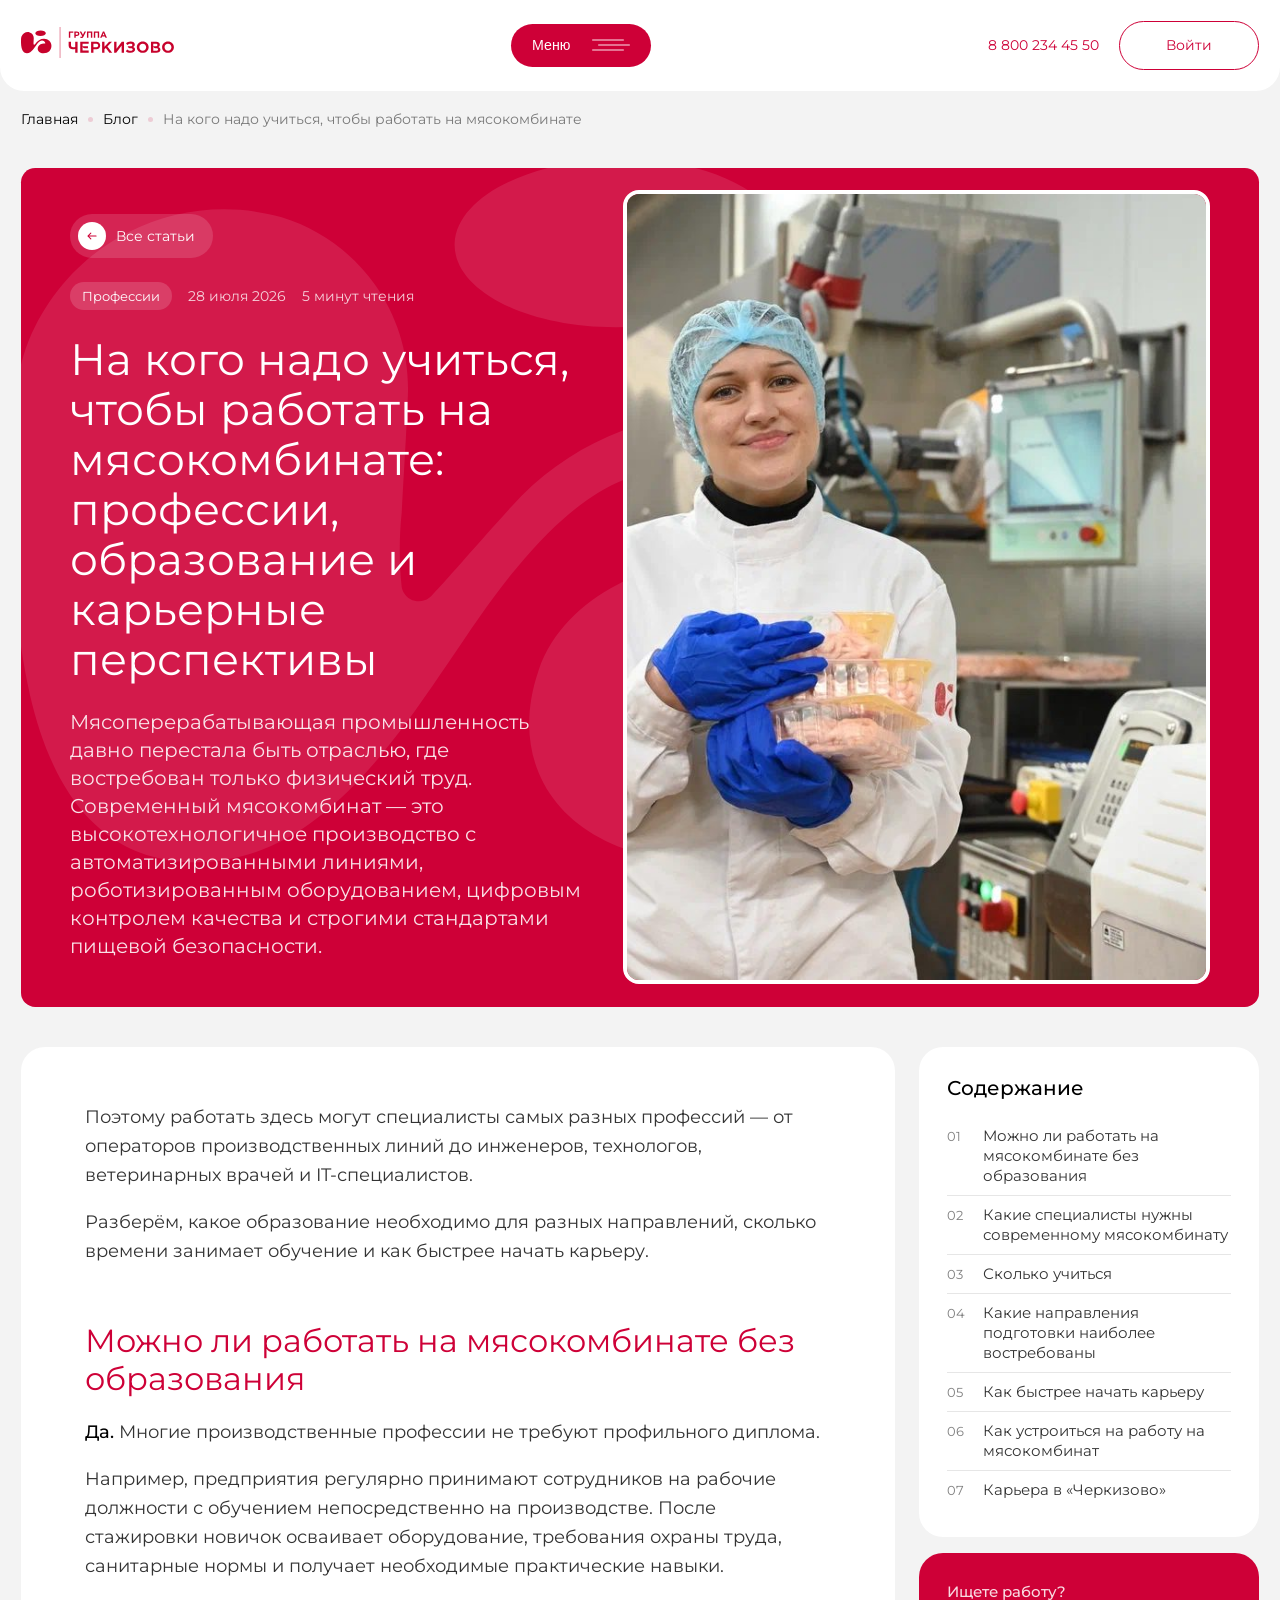
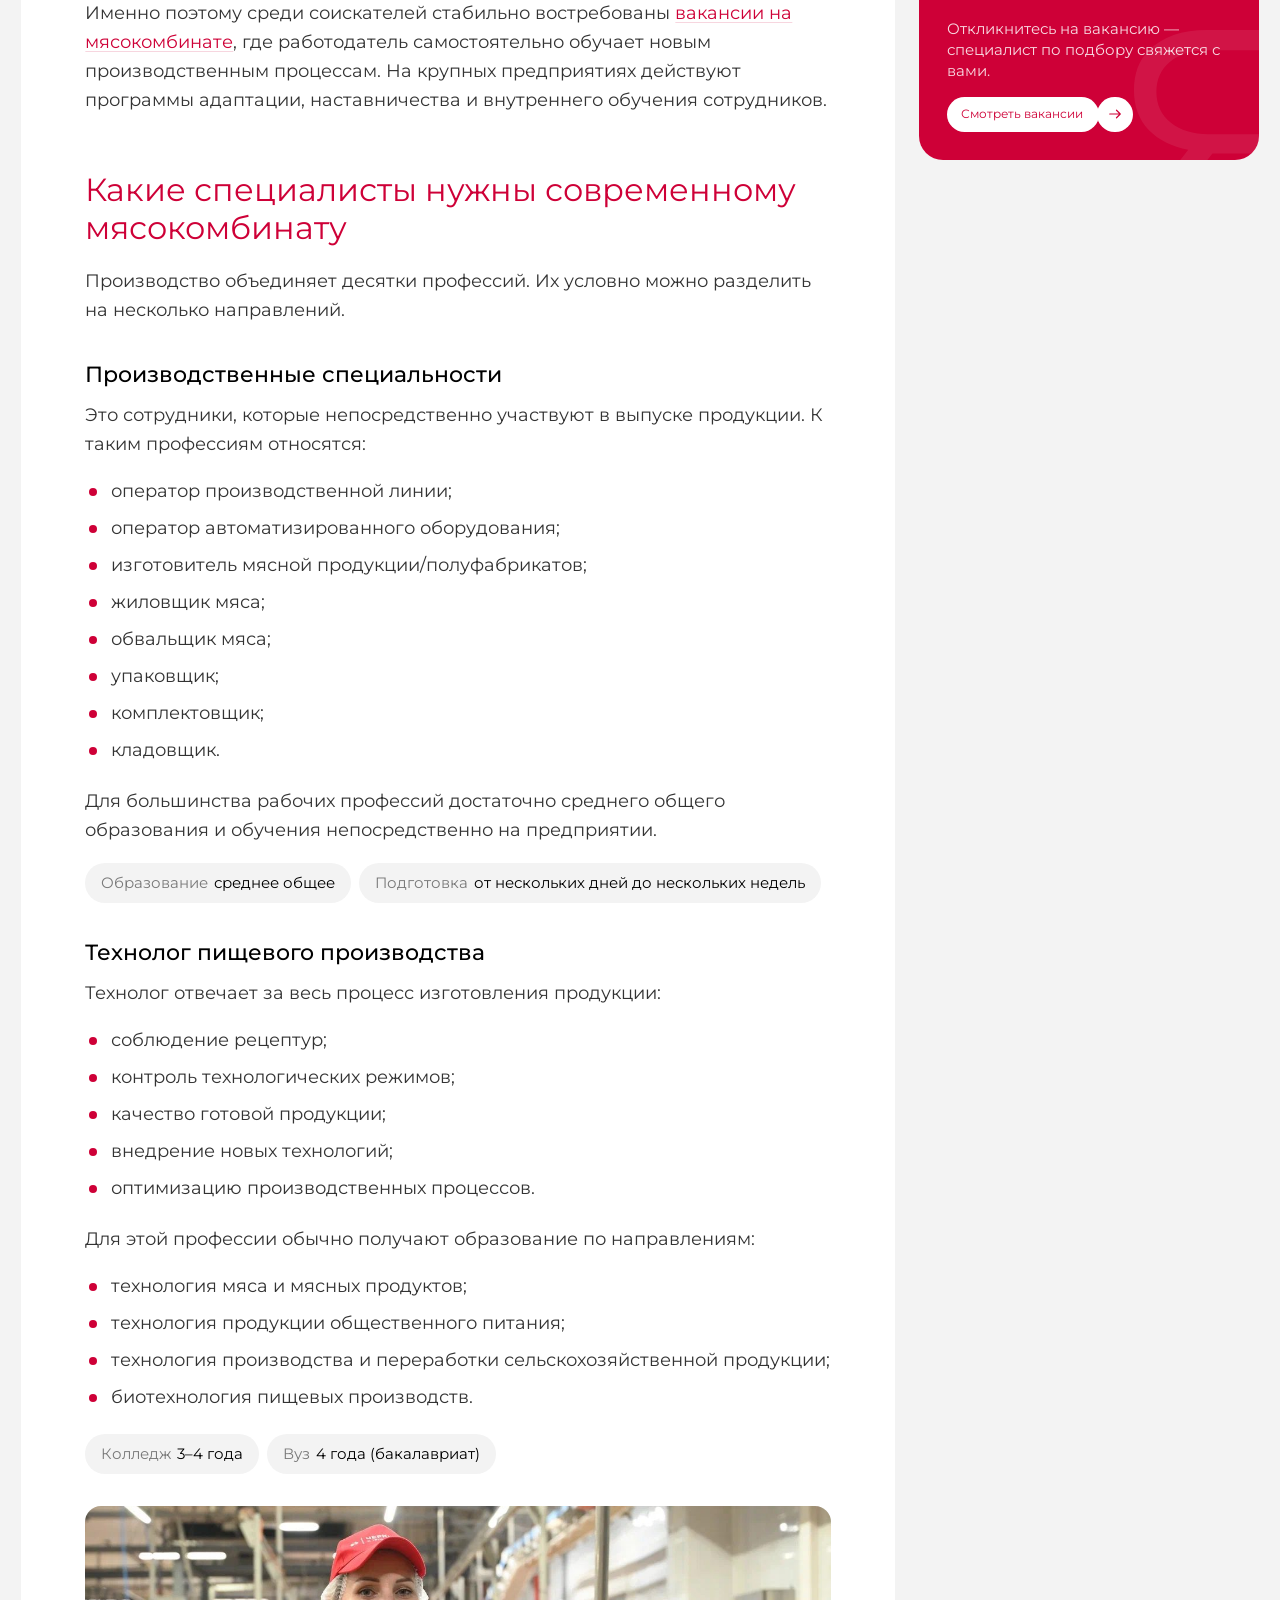
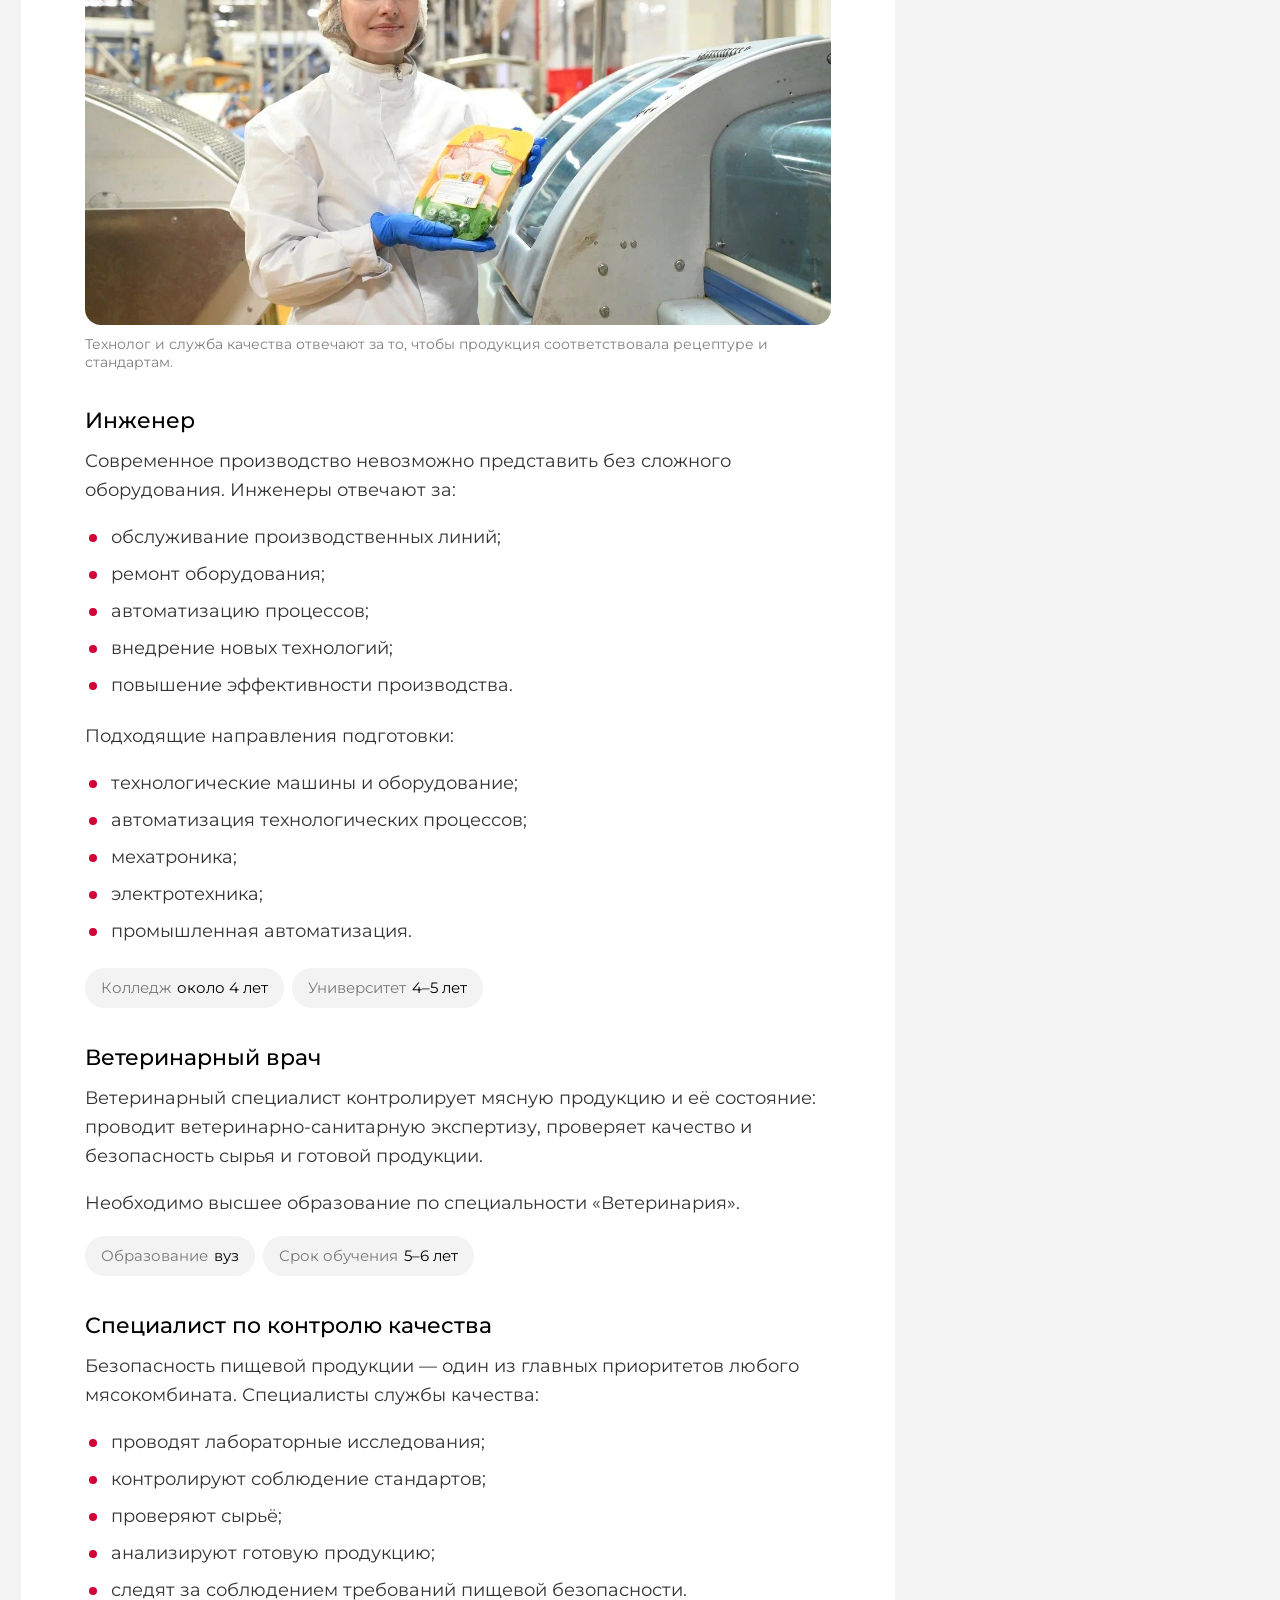
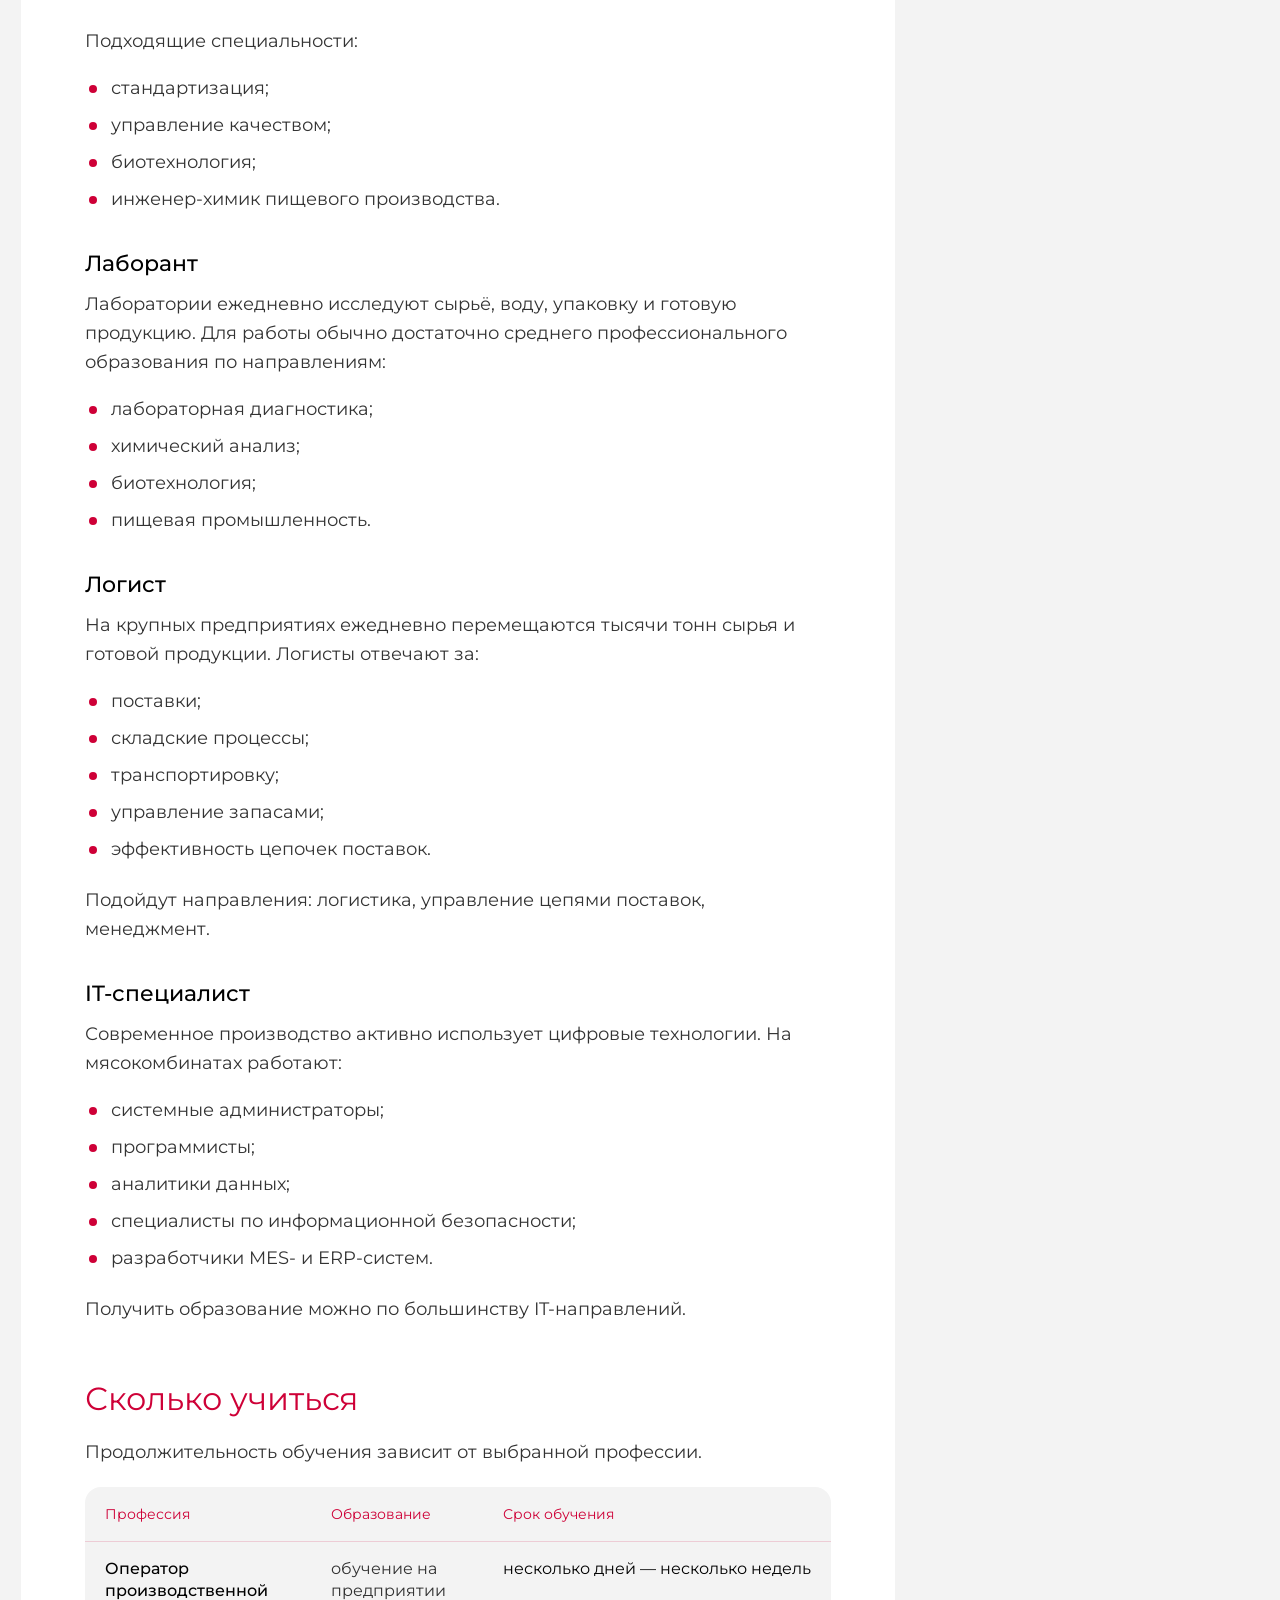
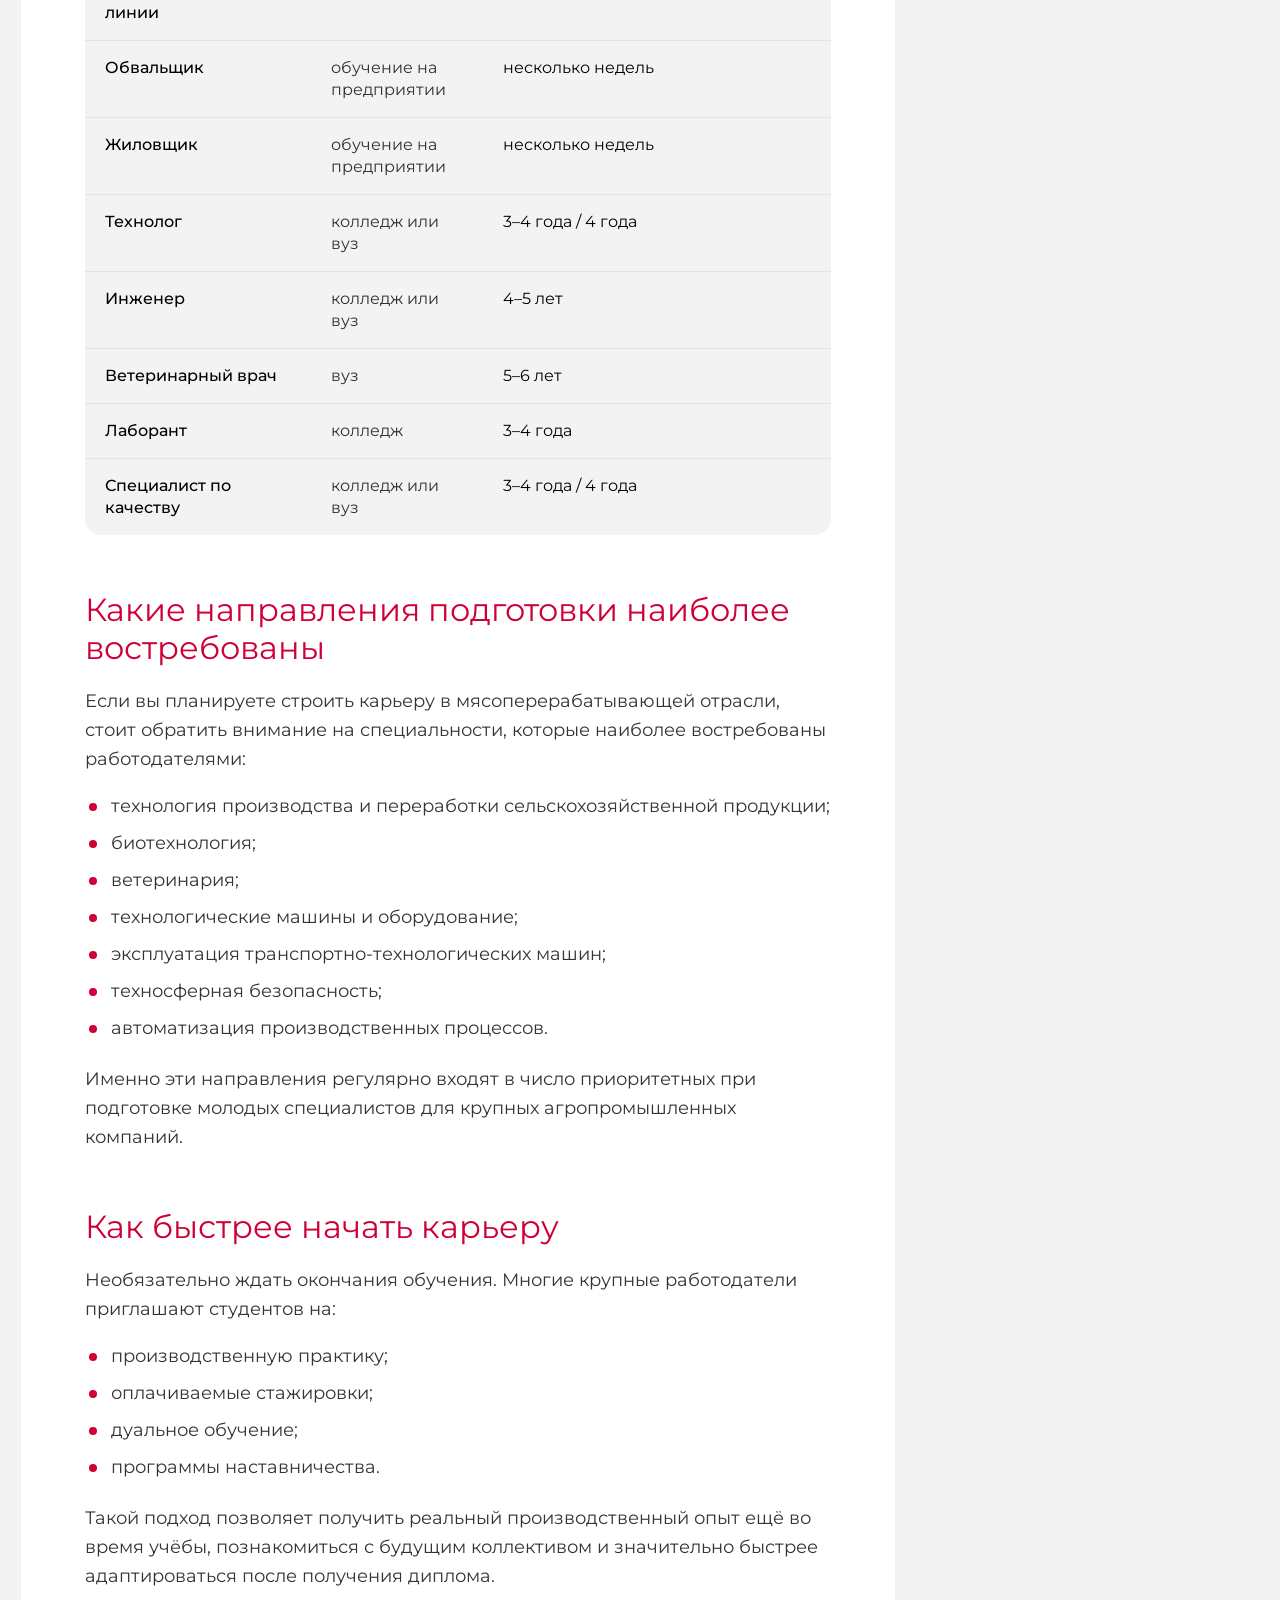
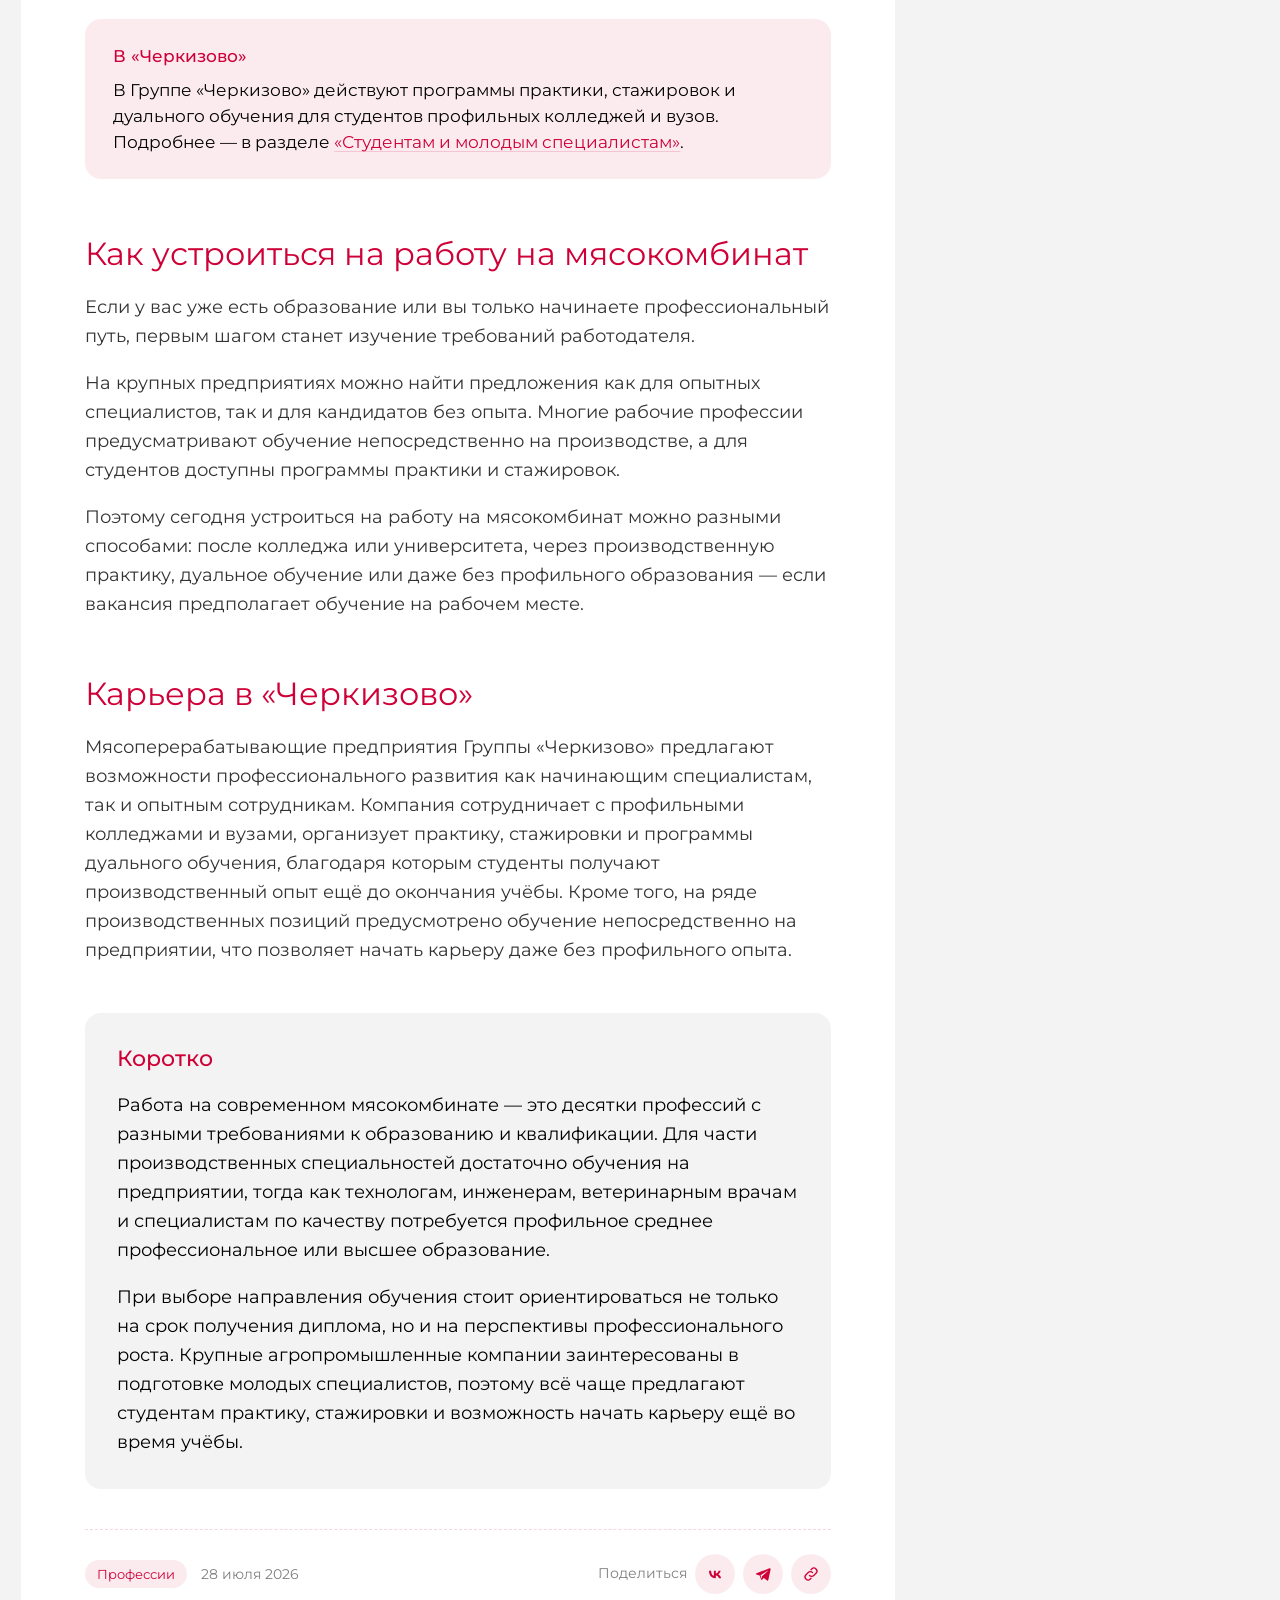
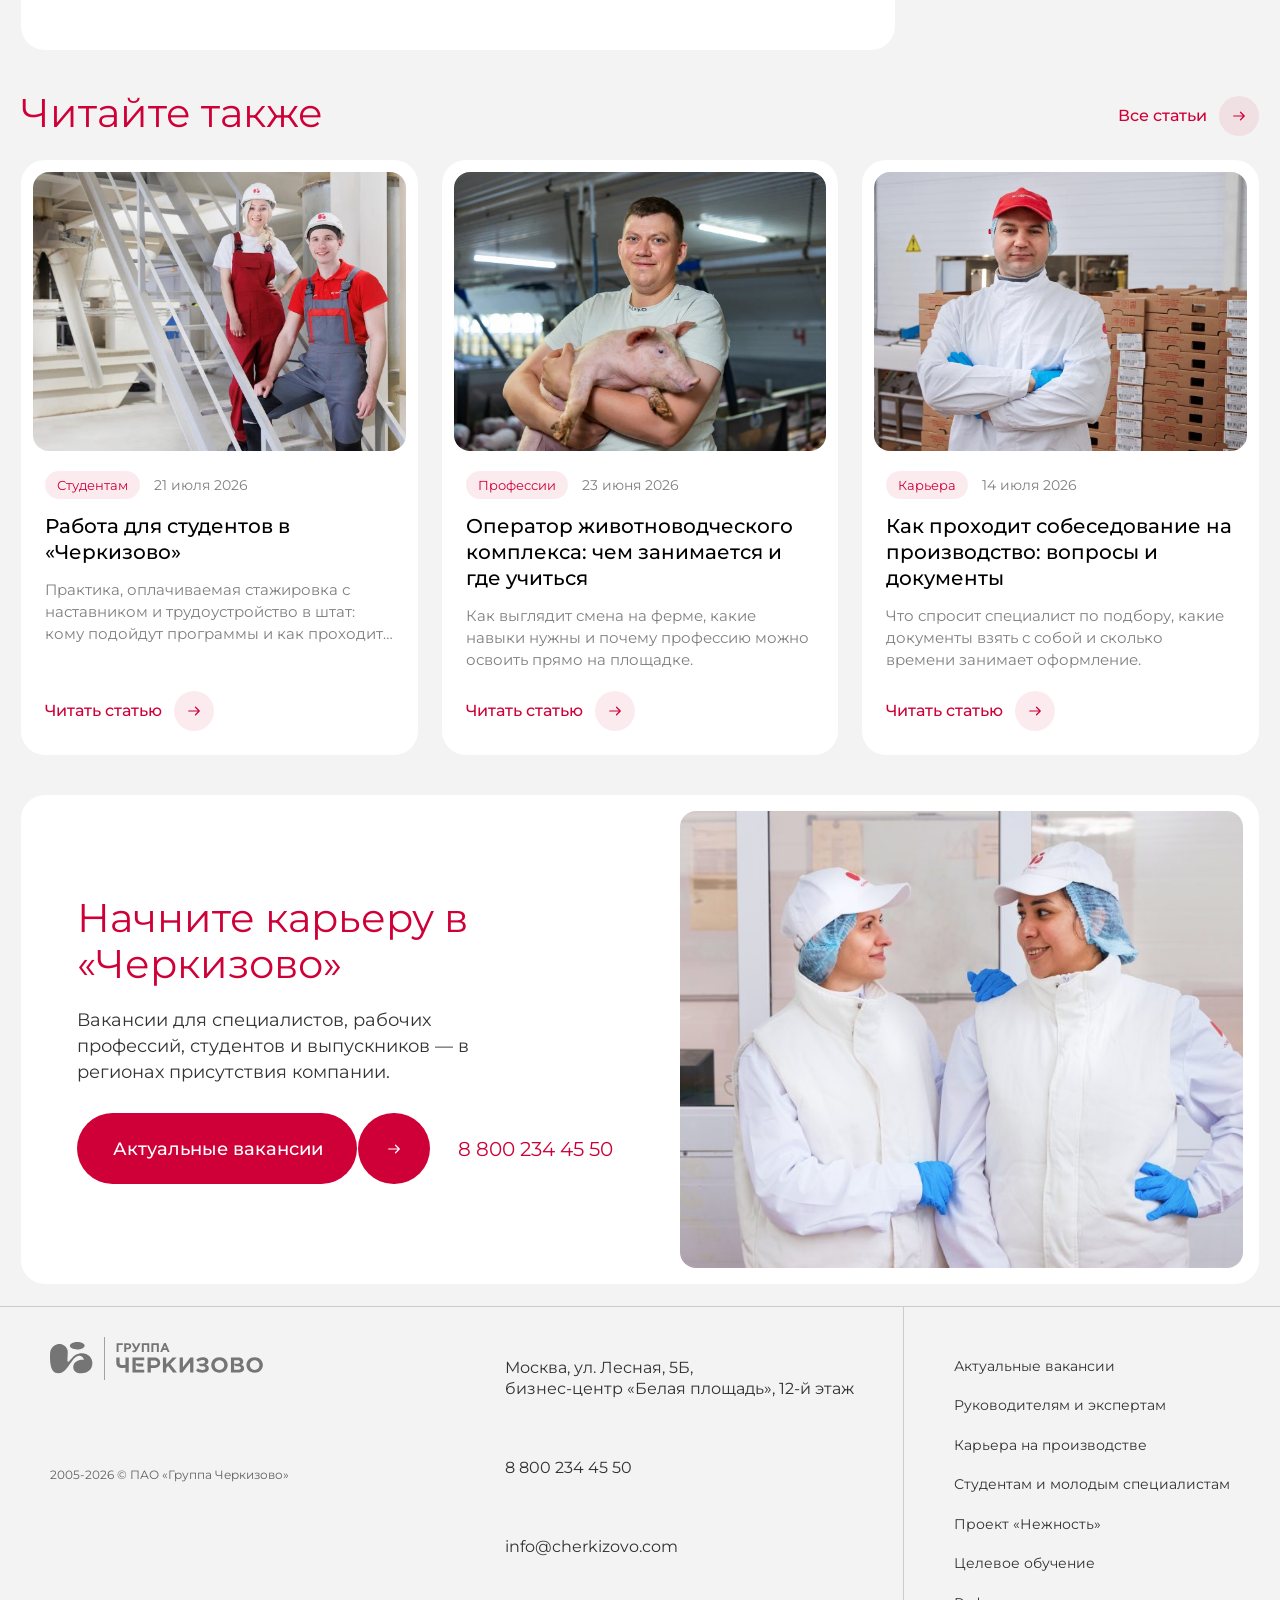
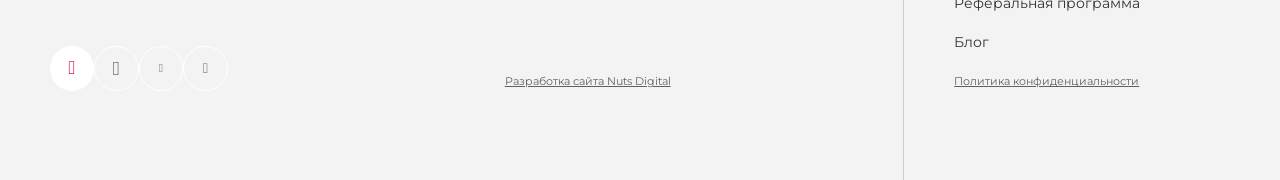
==== commit 0c385dd7: "Add files via upload" ====
--- a/article-na-kogo-uchitsya.html
+++ b/article-na-kogo-uchitsya.html
@@ -79,7 +79,7 @@
                 </a>
               </li>
                                       <li class="header-navigation__item">
-                <a href="blog.html" class="header-navigation__link active">
+                <a href="index.html" class="header-navigation__link active">
                   Блог
                 </a>
               </li>
@@ -122,13 +122,13 @@
 
 <div class="blog">
 <section class="container">
-  <nav aria-label="Хлебные крошки"><ol class="blog-crumbs"><li><a href="https://vacancies.cherkizovo.com/">Главная</a></li><li><a href="blog.html">Блог</a></li><li><span aria-current="page">На кого надо учиться, чтобы работать на мясокомбинате</span></li></ol></nav>
+  <nav aria-label="Хлебные крошки"><ol class="blog-crumbs"><li><a href="https://vacancies.cherkizovo.com/">Главная</a></li><li><a href="index.html">Блог</a></li><li><span aria-current="page">На кого надо учиться, чтобы работать на мясокомбинате</span></li></ol></nav>
 </section>
 
 <section class="container">
   <div class="banner blog-banner">
     <div class="banner__content">
-      <a href="blog.html" class="blog-back" onclick="if (document.referrer.indexOf(location.host) !== -1 && history.length > 1) { history.back(); return false; }"><span><svg viewBox="0 0 24 24" fill="none" aria-hidden="true"><path d="M19 12H5m0 0 5-5m-5 5 5 5" stroke="currentColor" stroke-width="1.8" stroke-linecap="round" stroke-linejoin="round"/></svg></span>Все статьи</a>
+      <a href="index.html" class="blog-back" onclick="if (document.referrer.indexOf(location.host) !== -1 && history.length > 1) { history.back(); return false; }"><span><svg viewBox="0 0 24 24" fill="none" aria-hidden="true"><path d="M19 12H5m0 0 5-5m-5 5 5 5" stroke="currentColor" stroke-width="1.8" stroke-linecap="round" stroke-linejoin="round"/></svg></span>Все статьи</a>
       <div class="blog-banner__meta"><span class="blog-tag">Профессии</span><time datetime="2026-07-28">28 июля 2026</time><span>5 минут чтения</span></div>
       <h1 class="banner__title blog-title-article">На кого надо учиться, чтобы работать на мясокомбинате: профессии, образование и карьерные перспективы</h1>
       <p class="blog-banner__lead">Мясоперерабатывающая промышленность давно перестала быть отраслью, где востребован только физический труд. Современный мясокомбинат — это высокотехнологичное производство с автоматизированными линиями, роботизированным оборудованием, цифровым контролем качества и строгими стандартами пищевой безопасности.</p>
@@ -284,7 +284,7 @@
 <section class="container">
   <div class="blog-section-head" style="margin-bottom:24px">
     <h2 class="blog-section-title">Читайте также</h2>
-    <a class="blog-more" href="blog.html">Все статьи <span class="blog-more__icon"><svg viewBox="0 0 24 24" fill="none" aria-hidden="true"><path d="M5 12h14m0 0-5-5m5 5-5 5" stroke="currentColor" stroke-width="1.6" stroke-linecap="round" stroke-linejoin="round"/></svg></span></a>
+    <a class="blog-more" href="index.html">Все статьи <span class="blog-more__icon"><svg viewBox="0 0 24 24" fill="none" aria-hidden="true"><path d="M5 12h14m0 0-5-5m5 5-5 5" stroke="currentColor" stroke-width="1.6" stroke-linecap="round" stroke-linejoin="round"/></svg></span></a>
   </div>
   <ul class="blog-grid">
 <li class="blog-card" data-cat="stud">
@@ -412,7 +412,7 @@
         </a>
       </li>
       <li class="footer__menu-item">
-        <a href="blog.html" class=" active">
+        <a href="index.html" class=" active">
           Блог
         </a>
       </li>
@@ -501,7 +501,7 @@
                   </a>
                 </li>
                                             <li class="menu-navigation__item">
-                  <a href="blog.html" class="menu-navigation__link active">
+                  <a href="index.html" class="menu-navigation__link active">
                     Блог
                   </a>
                 </li>
--- a/css/blog.css
+++ b/css/blog.css
@@ -0,0 +1,575 @@
+/* =========================================================
+   «Черкизово» — блог на vacancies.cherkizovo.com
+   Стили только для блога, префикс .blog-
+   Подключать после основных стилей сайта (vendor.css, app.css).
+   Используются штатные компоненты сайта: .banner, .button-primary,
+   .card-requirement, .container, шапка и подвал.
+   ========================================================= */
+
+:root {
+    --blog-red: #CE0037;
+    --blog-red-dark: #A6192E;
+    --blog-red-08: rgba(206, 0, 55, .08);
+    --blog-red-16: rgba(206, 0, 55, .16);
+    --blog-bg: #F3F3F3;
+    --blog-ink: #000;
+    --blog-text: rgba(0, 0, 0, .8);
+    --blog-muted: rgba(0, 0, 0, .5);
+    --blog-line: #E6E6E6;
+    --blog-r-lg: 24px;
+    --blog-r: 16px;
+}
+
+.blog { display: flex; flex-direction: column; gap: 40px; }
+.blog a { transition: color .2s ease; }
+
+/* ---------- Хлебные крошки ---------- */
+.blog-crumbs {
+    display: flex;
+    flex-wrap: wrap;
+    gap: 6px 10px;
+    margin: 0;
+    padding: 0;
+    list-style: none;
+    font-size: 14px;
+    line-height: 18px;
+    color: var(--blog-muted);
+}
+.blog-crumbs li { display: flex; align-items: center; gap: 10px; }
+.blog-crumbs li + li::before {
+    content: "";
+    width: 5px; height: 5px;
+    border-radius: 50%;
+    background: var(--blog-red-16);
+}
+.blog-crumbs a { color: var(--blog-ink); text-decoration: none; }
+.blog-crumbs a:hover { color: var(--blog-red); }
+.blog-crumbs [aria-current] { max-width: 48ch; overflow: hidden; text-overflow: ellipsis; white-space: nowrap; }
+
+/* ---------- Баннер: дополнения к штатному .banner ---------- */
+.blog-banner.banner { align-items: stretch; }
+.blog-banner .banner__content { justify-content: center; gap: 24px; padding: 24px 0; position: relative; z-index: 1; }
+.blog-banner .banner__title { margin: 0; }
+.blog-banner__lead {
+    max-width: 560px;
+    margin: 0;
+    font-size: 20px;
+    line-height: 28px;
+    color: rgba(255, 255, 255, .88);
+}
+
+/* мозаика фото в баннере списка */
+.blog-mosaic {
+    display: grid;
+    grid-template-columns: 1.15fr 1fr;
+    grid-template-rows: 1fr 1fr;
+    gap: 12px;
+    height: 100%;
+    min-height: 380px;
+}
+.blog-mosaic img {
+    width: 100%; height: 100%;
+    object-fit: cover;
+    border-radius: var(--blog-r);
+    border: 4px solid #fff;
+}
+.blog-mosaic img:first-child { grid-row: 1 / 3; }
+
+/* фото в баннере статьи */
+.blog-banner__photo {
+    width: 100%; height: 100%;
+    min-height: 360px;
+    object-fit: cover;
+    border-radius: var(--blog-r);
+    border: 4px solid #fff;
+}
+
+.blog-banner__meta {
+    display: flex;
+    flex-wrap: wrap;
+    align-items: center;
+    gap: 8px 16px;
+    font-size: 14px;
+    line-height: 18px;
+    color: rgba(255, 255, 255, .8);
+}
+.blog-banner .blog-tag { background: rgba(255, 255, 255, .16); color: #fff; }
+
+.blog-back {
+    align-self: flex-start;
+    display: inline-flex;
+    align-items: center;
+    gap: 10px;
+    padding: 8px 18px 8px 8px;
+    border-radius: 40px;
+    background: rgba(255, 255, 255, .14);
+    color: #fff;
+    font-size: 14px;
+    line-height: 18px;
+    text-decoration: none;
+    transition: background .2s ease;
+}
+.blog-back span {
+    display: inline-flex; align-items: center; justify-content: center;
+    width: 28px; height: 28px; border-radius: 50%;
+    background: #fff; color: var(--blog-red);
+}
+.blog-back svg { width: 14px; height: 14px; }
+.blog-back:hover { background: rgba(255, 255, 255, .24); color: #fff; }
+
+.blog-title-article.banner__title { font-size: 44px; line-height: 50px; }
+
+/* ---------- Иконка-стрелка в штатных кнопках сайта ---------- */
+.button-primary__icon svg,
+.blog-more__icon svg { width: 18px; height: 18px; }
+.button-primary__icon { display: flex; align-items: center; justify-content: center; }
+
+/* ---------- Фильтр рубрик ---------- */
+.blog-filter {
+    display: flex;
+    flex-wrap: wrap;
+    gap: 8px;
+    margin: 0;
+    padding: 0;
+    list-style: none;
+}
+.blog-filter button {
+    padding: 12px 20px;
+    border: 0;
+    border-radius: 40px;
+    background: #fff;
+    color: var(--blog-ink);
+    font: 400 16px/20px "GothamPro", sans-serif;
+    cursor: pointer;
+    transition: background .2s ease, color .2s ease;
+}
+.blog-filter button:hover { color: var(--blog-red); }
+.blog-filter button[aria-pressed="true"] { background: var(--blog-red); color: #fff; }
+.blog-filter sup { margin-left: 4px; font-size: 11px; opacity: .6; }
+
+/* ---------- Метки ---------- */
+.blog-tag {
+    display: inline-flex;
+    align-items: center;
+    padding: 6px 12px;
+    border-radius: 40px;
+    background: var(--blog-red-08);
+    color: var(--blog-red);
+    font-size: 13px;
+    line-height: 16px;
+    white-space: nowrap;
+}
+.blog-meta {
+    display: flex;
+    flex-wrap: wrap;
+    align-items: center;
+    gap: 8px 14px;
+    font-size: 14px;
+    line-height: 18px;
+    color: var(--blog-muted);
+}
+
+/* ---------- «Читать» ---------- */
+.blog-more {
+    display: inline-flex;
+    align-items: center;
+    gap: 12px;
+    color: var(--blog-red);
+    font-size: 16px;
+    line-height: 20px;
+    font-weight: 500;
+    text-decoration: none;
+}
+.blog-more__icon {
+    display: inline-flex; align-items: center; justify-content: center;
+    width: 40px; height: 40px; border-radius: 50%;
+    background: var(--blog-red-08);
+    transition: background .2s ease, color .2s ease;
+}
+
+/* ---------- Главная статья ---------- */
+.blog-feature {
+    position: relative;
+    display: grid;
+    grid-template-columns: minmax(0, 1.25fr) minmax(0, 1fr);
+    gap: 40px;
+    padding: 16px;
+    border-radius: var(--blog-r-lg);
+    background: #fff;
+}
+.blog-feature__img { border-radius: var(--blog-r); overflow: hidden; aspect-ratio: 16 / 10; }
+.blog-feature__img img { width: 100%; height: 100%; object-fit: cover; transition: transform .5s ease; }
+.blog-feature__body { display: flex; flex-direction: column; gap: 20px; padding: 24px 24px 24px 0; }
+.blog-feature__title { margin: 0; font-size: 34px; line-height: 40px; font-weight: 400; color: var(--blog-ink); }
+.blog-feature__title a { color: inherit; text-decoration: none; }
+.blog-feature__title a::after { content: ""; position: absolute; inset: 0; border-radius: inherit; }
+.blog-feature__text { margin: 0; font-size: 18px; line-height: 26px; color: var(--blog-text); }
+.blog-feature .blog-more { margin-top: auto; }
+
+/* ---------- Плитка ---------- */
+.blog-grid {
+    display: grid;
+    grid-template-columns: repeat(3, minmax(0, 1fr));
+    gap: 24px;
+    margin: 0;
+    padding: 0;
+    list-style: none;
+}
+.blog-card {
+    position: relative;
+    display: flex;
+    flex-direction: column;
+    padding: 12px;
+    border-radius: var(--blog-r-lg);
+    background: #fff;
+}
+.blog-card__img { border-radius: var(--blog-r); overflow: hidden; aspect-ratio: 4 / 3; background: var(--blog-bg); }
+.blog-card__img img { width: 100%; height: 100%; object-fit: cover; transition: transform .5s ease; }
+.blog-card__body { display: flex; flex-direction: column; gap: 14px; flex: 1; padding: 20px 12px 12px; }
+.blog-card__title { margin: 0; font-size: 20px; line-height: 26px; font-weight: 500; color: var(--blog-ink); }
+.blog-card__title a { color: inherit; text-decoration: none; }
+.blog-card__title a::after { content: ""; position: absolute; inset: 0; border-radius: inherit; }
+.blog-card__text {
+    margin: 0;
+    font-size: 15px;
+    line-height: 22px;
+    color: var(--blog-muted);
+    display: -webkit-box;
+    -webkit-line-clamp: 3;
+    -webkit-box-orient: vertical;
+    overflow: hidden;
+}
+.blog-card .blog-more { margin-top: auto; padding-top: 6px; }
+
+.blog-card:hover .blog-card__title,
+.blog-feature:hover .blog-feature__title { color: var(--blog-red); }
+.blog-card:hover .blog-card__img img,
+.blog-feature:hover .blog-feature__img img { transform: scale(1.04); }
+.blog-card:hover .blog-more__icon,
+.blog-feature:hover .blog-more__icon { background: var(--blog-red); color: #fff; }
+.blog-card:focus-within,
+.blog-feature:focus-within { outline: 2px solid var(--blog-red); outline-offset: 3px; }
+
+.blog-empty { display: none; padding: 40px; border-radius: var(--blog-r-lg); background: #fff; text-align: center; color: var(--blog-muted); }
+.blog-empty.is-visible { display: block; }
+[hidden].blog-card, [hidden].blog-feature { display: none; }
+
+/* ---------- Пагинация ---------- */
+.blog-pagination {
+    display: flex;
+    justify-content: center;
+    align-items: center;
+    gap: 8px;
+    margin: 0;
+    padding: 0;
+    list-style: none;
+}
+.blog-pagination a,
+.blog-pagination span {
+    display: inline-flex; align-items: center; justify-content: center;
+    min-width: 48px; height: 48px; padding: 0 12px;
+    border-radius: 40px;
+    background: #fff;
+    color: var(--blog-ink);
+    font-size: 16px;
+    text-decoration: none;
+}
+.blog-pagination a:hover { color: var(--blog-red); }
+.blog-pagination [aria-current] { background: var(--blog-red); color: #fff; }
+.blog-pagination .is-disabled { color: rgba(0, 0, 0, .25); }
+.blog-pagination svg { width: 16px; height: 16px; }
+
+/* ---------- Заголовок секции ---------- */
+.blog-section-head { display: flex; justify-content: space-between; align-items: flex-end; gap: 24px; }
+.blog-section-title { margin: 0; font-size: 40px; line-height: 46px; font-weight: 400; color: var(--blog-red); }
+
+/* ---------- Статья: сетка ---------- */
+.blog-layout {
+    display: grid;
+    grid-template-columns: minmax(0, 1fr) 340px;
+    gap: 24px;
+    align-items: start;
+}
+.blog-aside { position: sticky; top: 120px; display: flex; flex-direction: column; gap: 16px; }
+
+.blog-toc { padding: 28px; border-radius: var(--blog-r-lg); background: #fff; }
+.blog-toc__title { margin: 0 0 16px; font-size: 20px; line-height: 26px; font-weight: 500; }
+.blog-toc ol { margin: 0; padding: 0; list-style: none; counter-reset: toc; }
+.blog-toc li { counter-increment: toc; }
+.blog-toc a {
+    display: grid;
+    grid-template-columns: 28px 1fr;
+    gap: 8px;
+    padding: 9px 0;
+    border-top: 1px solid var(--blog-line);
+    color: var(--blog-text);
+    font-size: 15px;
+    line-height: 20px;
+    text-decoration: none;
+}
+.blog-toc li:first-child a { border-top: 0; }
+.blog-toc a::before { content: counter(toc, decimal-leading-zero); color: var(--blog-muted); font-size: 13px; }
+.blog-toc a:hover,
+.blog-toc a.is-active { color: var(--blog-red); }
+.blog-toc a.is-active::before { color: var(--blog-red); }
+
+.blog-toc-mobile { display: none; }
+
+.blog-aside-cta {
+    position: relative;
+    overflow: hidden;
+    display: flex;
+    flex-direction: column;
+    gap: 16px;
+    padding: 28px;
+    border-radius: var(--blog-r-lg);
+    background: var(--blog-red);
+    color: #fff;
+}
+.blog-aside-cta::after {
+    content: "";
+    position: absolute; right: -60px; bottom: -70px;
+    width: 220px; height: 200px;
+    background: url("data:image/svg+xml,%3Csvg width='167' height='201' viewBox='0 0 167 201' fill='none' xmlns='http://www.w3.org/2000/svg'%3E%3Cpath d='M0 201L62.625 120.313C46.0394 117.25 32.79 110.646 22.8767 100.5C12.9635 90.1628 8.00685 76.8586 8.00685 60.5871C8.00685 43.55 13.0588 30.15 23.1627 20.3872C36.6981 6.79572 56.1433 0 81.4983 0H167V201H144.409V124.046H86.9315L27.4521 201H0ZM82.9281 104.807H144.409V20.3872H82.9281C66.5331 20.3872 53.665 24.2157 44.3236 31.8729C35.1729 39.3386 30.5976 49.4843 30.5976 62.31C30.5976 75.1357 35.4589 85.4729 45.1815 93.3214C54.9041 100.979 67.4863 104.807 82.9281 104.807Z' fill='white' fill-opacity='.08'/%3E%3C/svg%3E") no-repeat center / contain;
+    pointer-events: none;
+}
+.blog-aside-cta__title { margin: 0; font-size: 22px; line-height: 28px; font-weight: 500; }
+.blog-aside-cta p { margin: 0; font-size: 15px; line-height: 21px; color: rgba(255, 255, 255, .85); }
+.blog-aside-cta .button-primary { position: relative; z-index: 1; }
+
+/* ---------- Текст статьи ---------- */
+.blog-article {
+    padding: 56px 64px;
+    border-radius: var(--blog-r-lg);
+    background: #fff;
+}
+.blog-content {
+    max-width: 760px;
+    font-size: 18px;
+    line-height: 29px;
+    color: var(--blog-text);
+}
+.blog-content > *:first-child { margin-top: 0; }
+.blog-content p { margin: 0 0 18px; }
+.blog-content h2 {
+    scroll-margin-top: 120px;
+    margin: 56px 0 20px;
+    font-size: 32px;
+    line-height: 38px;
+    font-weight: 400;
+    color: var(--blog-red);
+}
+.blog-content h3 {
+    scroll-margin-top: 120px;
+    margin: 36px 0 12px;
+    font-size: 22px;
+    line-height: 28px;
+    font-weight: 500;
+    color: var(--blog-ink);
+}
+.blog-content strong { font-weight: 500; color: var(--blog-ink); }
+.blog-content a { color: var(--blog-red); text-decoration: underline; text-decoration-color: var(--blog-red-16); text-underline-offset: 3px; }
+.blog-content a:hover { text-decoration-color: var(--blog-red); }
+
+.blog-content ul { margin: 0 0 22px; padding: 0; list-style: none; }
+.blog-content ul li { position: relative; margin-bottom: 8px; padding-left: 26px; }
+.blog-content ul li::before {
+    content: "";
+    position: absolute; left: 4px; top: 11px;
+    width: 8px; height: 8px;
+    border-radius: 50%;
+    background: var(--blog-red);
+}
+
+/* список с пометкой перед тире */
+.blog-content .blog-list-def li strong { color: var(--blog-ink); }
+
+/* факты по профессии */
+.blog-facts {
+    display: flex;
+    flex-wrap: wrap;
+    gap: 8px;
+    margin: 4px 0 24px;
+    padding: 0;
+    list-style: none;
+}
+.blog-content .blog-facts li { margin: 0; padding: 10px 16px; border-radius: 40px; background: var(--blog-bg); font-size: 15px; line-height: 20px; color: var(--blog-ink); }
+.blog-content .blog-facts li::before { display: none; }
+.blog-facts span { color: var(--blog-muted); margin-right: 6px; }
+
+/* плитка преимуществ */
+.blog-benefits {
+    display: grid;
+    grid-template-columns: repeat(2, minmax(0, 1fr));
+    gap: 12px;
+    margin: 8px 0 28px;
+    padding: 0;
+    list-style: none;
+}
+.blog-content .blog-benefits li {
+    display: flex;
+    gap: 14px;
+    align-items: flex-start;
+    margin: 0;
+    padding: 18px 20px;
+    border-radius: var(--blog-r);
+    background: var(--blog-bg);
+    font-size: 16px;
+    line-height: 22px;
+    color: var(--blog-ink);
+}
+.blog-content .blog-benefits li::before { display: none; }
+.blog-benefits svg { flex: none; width: 24px; height: 24px; color: var(--blog-red); }
+
+/* шаги — штатная .card-requirement на сером фоне */
+.blog-steps { display: grid; gap: 8px; margin: 8px 0 24px; padding: 0; list-style: none; }
+.blog-content .blog-steps li { margin: 0; padding: 0; }
+.blog-content .blog-steps li::before { display: none; }
+.blog-steps .card-requirement { background: var(--blog-bg); }
+.blog-steps .card-requirement__text { font-size: 17px; line-height: 24px; color: var(--blog-ink); }
+
+/* заметка */
+.blog-note {
+    margin: 28px 0;
+    padding: 24px 28px;
+    border-radius: var(--blog-r);
+    background: var(--blog-red-08);
+    color: var(--blog-ink);
+    font-size: 17px;
+    line-height: 26px;
+}
+.blog-note p:last-child { margin-bottom: 0; }
+.blog-note__title { display: block; margin-bottom: 8px; color: var(--blog-red); font-weight: 500; }
+
+/* итог */
+.blog-summary {
+    margin: 48px 0 0;
+    padding: 32px;
+    border-radius: var(--blog-r);
+    background: var(--blog-bg);
+    color: var(--blog-ink);
+}
+.blog-summary__title { margin: 0 0 12px; font-size: 22px; line-height: 28px; font-weight: 500; color: var(--blog-red); }
+.blog-summary p:last-child { margin-bottom: 0; }
+
+/* таблица */
+.blog-table { margin: 20px 0 32px; overflow-x: auto; border-radius: var(--blog-r); background: var(--blog-bg); }
+.blog-table table { width: 100%; min-width: 600px; border-collapse: collapse; font-size: 16px; line-height: 22px; }
+.blog-table th,
+.blog-table td { padding: 16px 20px; text-align: left; vertical-align: top; }
+.blog-table thead th { color: var(--blog-red); font-weight: 400; font-size: 14px; border-bottom: 1px solid var(--blog-red-16); }
+.blog-table tbody tr + tr td { border-top: 1px solid #E3E3E3; }
+.blog-table td:first-child { color: var(--blog-ink); font-weight: 500; }
+.blog-table td:last-child { white-space: nowrap; color: var(--blog-ink); }
+
+/* иллюстрация */
+.blog-figure { margin: 32px 0; }
+.blog-figure img { display: block; width: 100%; aspect-ratio: 16 / 9; object-fit: cover; border-radius: var(--blog-r); }
+.blog-figure figcaption { margin-top: 10px; font-size: 14px; line-height: 18px; color: var(--blog-muted); }
+
+/* низ статьи */
+.blog-article__foot {
+    display: flex;
+    flex-wrap: wrap;
+    justify-content: space-between;
+    align-items: center;
+    gap: 16px;
+    max-width: 760px;
+    margin-top: 40px;
+    padding-top: 24px;
+    border-top: 1px dashed var(--blog-red-16);
+}
+.blog-share { display: flex; align-items: center; gap: 8px; font-size: 14px; color: var(--blog-muted); }
+.blog-share a,
+.blog-share button {
+    display: inline-flex; align-items: center; justify-content: center;
+    width: 40px; height: 40px;
+    border: 0; border-radius: 50%;
+    background: var(--blog-red-08);
+    color: var(--blog-red);
+    cursor: pointer;
+    transition: background .2s ease, color .2s ease;
+}
+.blog-share a:hover,
+.blog-share button:hover { background: var(--blog-red); color: #fff; }
+.blog-share svg { width: 18px; height: 18px; }
+.blog-share .is-copied { background: var(--blog-red); color: #fff; }
+
+/* ---------- CTA внизу ---------- */
+.blog-cta {
+    display: grid;
+    grid-template-columns: minmax(0, 1fr) minmax(0, 1fr);
+    gap: 40px;
+    align-items: center;
+    padding: 16px 16px 16px 56px;
+    border-radius: var(--blog-r-lg);
+    background: #fff;
+}
+.blog-cta__body { display: flex; flex-direction: column; gap: 20px; padding: 32px 0; }
+.blog-cta__title { margin: 0; font-size: 40px; line-height: 46px; font-weight: 400; color: var(--blog-red); }
+.blog-cta__text { margin: 0; max-width: 460px; font-size: 18px; line-height: 26px; color: var(--blog-text); }
+.blog-cta__actions { display: flex; flex-wrap: wrap; align-items: center; gap: 16px 28px; margin-top: 8px; }
+.blog-cta__phone { color: var(--blog-red); font-size: 20px; line-height: 24px; text-decoration: none; }
+.blog-cta__img { border-radius: var(--blog-r); overflow: hidden; height: 100%; min-height: 340px; }
+.blog-cta__img img { width: 100%; height: 100%; object-fit: cover; }
+
+/* ---------- Адаптив ---------- */
+@media (max-width: 1279.98px) {
+    .blog-layout { grid-template-columns: minmax(0, 1fr) 300px; }
+    .blog-article { padding: 44px 44px; }
+    .blog-title-article.banner__title { font-size: 36px; line-height: 42px; }
+}
+
+@media (max-width: 1023.98px) {
+    .blog-grid { grid-template-columns: repeat(2, minmax(0, 1fr)); }
+    .blog-feature { grid-template-columns: 1fr; gap: 8px; }
+    .blog-feature__body { padding: 16px 12px 12px; }
+    .blog-feature__title { font-size: 28px; line-height: 34px; }
+    .blog-layout { grid-template-columns: 1fr; }
+    .blog-aside { display: none; }
+    .blog-toc-mobile { display: block; margin: 0 0 32px; border-radius: var(--blog-r); background: var(--blog-bg); }
+    .blog-toc-mobile summary {
+        display: flex; justify-content: space-between; align-items: center;
+        padding: 16px 20px; cursor: pointer; list-style: none;
+        font-size: 17px; font-weight: 500; color: var(--blog-ink);
+    }
+    .blog-toc-mobile summary::-webkit-details-marker { display: none; }
+    .blog-toc-mobile summary::after { content: ""; width: 10px; height: 10px; border-right: 1.5px solid var(--blog-red); border-bottom: 1.5px solid var(--blog-red); transform: rotate(45deg) translate(-3px, -3px); transition: transform .2s ease; }
+    .blog-toc-mobile[open] summary::after { transform: rotate(225deg); }
+    .blog-toc-mobile .blog-toc { padding: 0 20px 12px; background: none; }
+    .blog-cta { grid-template-columns: 1fr; padding: 12px; gap: 0; }
+    .blog-cta__body { padding: 20px 12px 24px; order: 1; }
+    .blog-cta__img { min-height: 240px; aspect-ratio: 16 / 9; }
+}
+
+@media (max-width: 767.98px) {
+    .blog { gap: 24px; }
+    .blog-banner .banner__content { padding: 0; gap: 16px; }
+    .blog-banner__lead { font-size: 16px; line-height: 22px; }
+    .blog-mosaic { min-height: 260px; gap: 8px; }
+    .blog-mosaic img { border-width: 3px; }
+    .blog-banner__photo { min-height: 220px; aspect-ratio: 4 / 3; }
+    .blog-title-article.banner__title { font-size: 26px; line-height: 32px; }
+    .blog-filter { flex-wrap: nowrap; overflow-x: auto; margin: 0 -16px; padding: 0 16px; scrollbar-width: none; }
+    .blog-filter::-webkit-scrollbar { display: none; }
+    .blog-filter button { white-space: nowrap; padding: 10px 16px; font-size: 14px; }
+    .blog-grid { grid-template-columns: 1fr; gap: 16px; }
+    .blog-card, .blog-feature { border-radius: var(--blog-r); padding: 8px; }
+    .blog-card__img, .blog-feature__img { border-radius: 12px; }
+    .blog-feature__title { font-size: 22px; line-height: 28px; }
+    .blog-feature__text { font-size: 16px; line-height: 22px; }
+    .blog-section-title, .blog-cta__title { font-size: 28px; line-height: 34px; }
+    .blog-article { padding: 24px 16px; border-radius: var(--blog-r); }
+    .blog-content { font-size: 16px; line-height: 25px; }
+    .blog-content h2 { margin: 40px 0 14px; font-size: 24px; line-height: 30px; }
+    .blog-content h3 { margin: 28px 0 10px; font-size: 19px; line-height: 24px; }
+    .blog-benefits { grid-template-columns: 1fr; }
+    .blog-note, .blog-summary { padding: 20px; }
+    .blog-crumbs [aria-current] { max-width: 22ch; }
+    .blog-pagination a, .blog-pagination span { min-width: 40px; height: 40px; }
+}
+
+@media (prefers-reduced-motion: reduce) {
+    .blog-card__img img, .blog-feature__img img { transition: none; }
+    .blog-card:hover .blog-card__img img, .blog-feature:hover .blog-feature__img img { transform: none; }
+}
--- a/css/preview.css
+++ b/css/preview.css
@@ -0,0 +1,22 @@
+/* =========================================================
+   ТОЛЬКО ДЛЯ ЛОКАЛЬНОГО ПРОСМОТРА МАКЕТА.
+   На vacancies.cherkizovo.com этот файл НЕ подключать:
+   там GothamPro и выпадающие меню работают штатно.
+   Здесь: подмена GothamPro на Montserrat (шрифты сайта
+   не отдаются на чужой домен из-за CORS) и скрытие
+   выпадающих меню шапки без боевого JS-окружения.
+   ========================================================= */
+@font-face{font-family:"GothamPro";font-weight:300;font-display:swap;src:url("../fonts/montserrat-cyrillic-400-normal.woff2") format("woff2");unicode-range:U+0301,U+0400-045F,U+0490-0491,U+04B0-04B1,U+2116}
+@font-face{font-family:"GothamPro";font-weight:300;font-display:swap;src:url("../fonts/montserrat-latin-400-normal.woff2") format("woff2");unicode-range:U+0000-00FF,U+2000-206F,U+20AC,U+2122,U+2212}
+@font-face{font-family:"GothamPro";font-weight:400;font-display:swap;src:url("../fonts/montserrat-cyrillic-400-normal.woff2") format("woff2");unicode-range:U+0301,U+0400-045F,U+0490-0491,U+04B0-04B1,U+2116}
+@font-face{font-family:"GothamPro";font-weight:400;font-display:swap;src:url("../fonts/montserrat-latin-400-normal.woff2") format("woff2");unicode-range:U+0000-00FF,U+2000-206F,U+20AC,U+2122,U+2212}
+@font-face{font-family:"GothamPro";font-weight:500;font-display:swap;src:url("../fonts/montserrat-cyrillic-500-normal.woff2") format("woff2");unicode-range:U+0301,U+0400-045F,U+0490-0491,U+04B0-04B1,U+2116}
+@font-face{font-family:"GothamPro";font-weight:500;font-display:swap;src:url("../fonts/montserrat-latin-500-normal.woff2") format("woff2");unicode-range:U+0000-00FF,U+2000-206F,U+20AC,U+2122,U+2212}
+@font-face{font-family:"GothamPro";font-weight:700;font-display:swap;src:url("../fonts/montserrat-cyrillic-700-normal.woff2") format("woff2");unicode-range:U+0301,U+0400-045F,U+0490-0491,U+04B0-04B1,U+2116}
+@font-face{font-family:"GothamPro";font-weight:700;font-display:swap;src:url("../fonts/montserrat-latin-700-normal.woff2") format("woff2");unicode-range:U+0000-00FF,U+2000-206F,U+20AC,U+2122,U+2212}
+@font-face{font-family:"GothamPro";font-weight:800;font-display:swap;src:url("../fonts/montserrat-cyrillic-700-normal.woff2") format("woff2");unicode-range:U+0301,U+0400-045F,U+0490-0491,U+04B0-04B1,U+2116}
+@font-face{font-family:"GothamPro";font-weight:800;font-display:swap;src:url("../fonts/montserrat-latin-700-normal.woff2") format("woff2");unicode-range:U+0000-00FF,U+2000-206F,U+20AC,U+2122,U+2212}
+
+.header-navigation__item{position:relative}
+.header-navigation__dropdown-content{position:absolute;z-index:20;opacity:0;visibility:hidden;transform:var(--dd-transform-hidden);transition:opacity .2s ease,transform .2s ease,visibility .2s}
+.header-navigation__item:hover .header-navigation__dropdown-content{opacity:1;visibility:visible;transform:var(--dd-transform-shown)}
